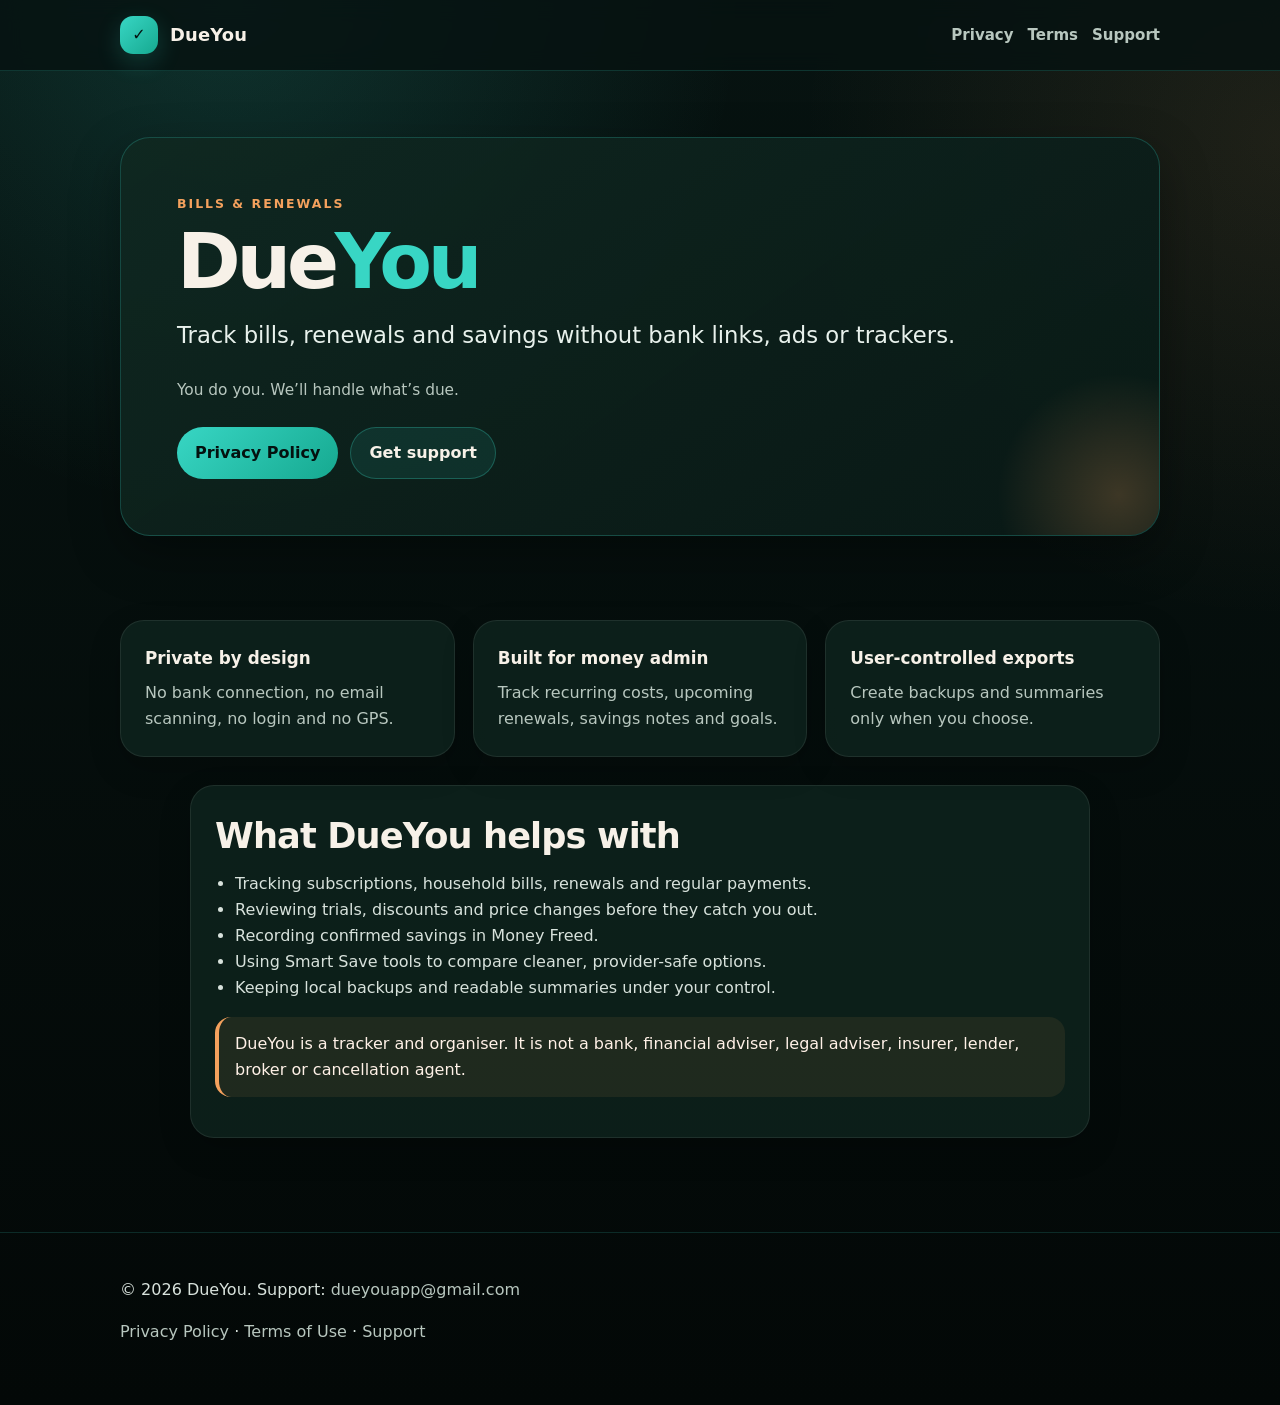
==== index.html @ 3cde3d93 "Add files via upload" ====
<!doctype html>
<html lang="en-GB">
<head>
  <meta charset="utf-8">
  <meta name="viewport" content="width=device-width, initial-scale=1">
  <title>DueYou: Bills & Renewals</title>
  <meta name="description" content="DueYou helps you track bills, renewals and savings without bank links, ads or trackers.">
  <link rel="stylesheet" href="styles.css">
</head>
<body>
<a class="skip-link" href="#main">Skip to content</a>
<header class="site-header">
  <div class="wrapper header-inner">
    <a class="brand" href="index.html" aria-label="DueYou home"><span class="brand-mark">✓</span><span class="brand-name">DueYou</span></a>
    <nav aria-label="Main navigation">
      <a href="privacy.html">Privacy</a>
      <a href="terms.html">Terms</a>
      <a href="support.html">Support</a>
    </nav>
  </div>
</header>
<section class="hero">
  <div class="wrapper hero-card">
    <p class="eyebrow">Bills & Renewals</p>
    <h1>Due<span>You</span></h1>
    <p class="lede">Track bills, renewals and savings without bank links, ads or trackers.</p>
    <p class="meta">You do you. We’ll handle what’s due.</p>
    <div class="cta-row">
      <a class="button primary" href="privacy.html">Privacy Policy</a>
      <a class="button" href="support.html">Get support</a>
    </div>
  </div>
</section>
<main id="main" class="wrapper">
  <div class="grid" aria-label="DueYou highlights">
    <section class="card"><h3>Private by design</h3><p>No bank connection, no email scanning, no login and no GPS.</p></section>
    <section class="card"><h3>Built for money admin</h3><p>Track recurring costs, upcoming renewals, savings notes and goals.</p></section>
    <section class="card"><h3>User-controlled exports</h3><p>Create backups and summaries only when you choose.</p></section>
  </div>
  <section class="content-card">
    <h2>What DueYou helps with</h2>
    <ul>
      <li>Tracking subscriptions, household bills, renewals and regular payments.</li>
      <li>Reviewing trials, discounts and price changes before they catch you out.</li>
      <li>Recording confirmed savings in Money Freed.</li>
      <li>Using Smart Save tools to compare cleaner, provider-safe options.</li>
      <li>Keeping local backups and readable summaries under your control.</li>
    </ul>
    <p class="notice">DueYou is a tracker and organiser. It is not a bank, financial adviser, legal adviser, insurer, lender, broker or cancellation agent.</p>
  </section>
</main>
<footer class="footer">
  <div class="wrapper">
    <p>© 2026 DueYou. Support: <a href="mailto:dueyouapp@gmail.com">dueyouapp@gmail.com</a></p>
    <p><a href="privacy.html">Privacy Policy</a> · <a href="terms.html">Terms of Use</a> · <a href="support.html">Support</a></p>
  </div>
</footer>
</body>
</html>
---- styles.css ----
:root{
  --ink:#071311;
  --ink-2:#0d211d;
  --card:#102821;
  --card-2:#132f28;
  --line:#24483f;
  --cream:#fff4df;
  --text:#f7f1e8;
  --muted:#b8c7bf;
  --teal:#38d6c4;
  --teal-2:#16a990;
  --copper:#f4a15d;
  --danger:#ffb6a1;
  --shadow: 0 18px 48px rgba(0,0,0,.35);
}
*{box-sizing:border-box}
html{scroll-behavior:smooth}
body{
  margin:0;
  font-family:Inter, ui-sans-serif, system-ui, -apple-system, BlinkMacSystemFont, "Segoe UI", Roboto, Arial, sans-serif;
  background:
    radial-gradient(circle at 18% 0%, rgba(56,214,196,.16), transparent 32rem),
    radial-gradient(circle at 100% 10%, rgba(244,161,93,.10), transparent 30rem),
    linear-gradient(180deg, var(--ink), #030807 100%);
  color:var(--text);
  line-height:1.62;
  min-height:100vh;
}
a{color:var(--teal); text-decoration:none}
a:hover{text-decoration:underline}
.wrapper{width:min(1040px, calc(100% - 32px)); margin:0 auto}
.skip-link{position:absolute; left:-999px; top:8px; background:var(--cream); color:#071311; padding:8px 12px; border-radius:10px; z-index:100}
.skip-link:focus{left:12px}
.site-header{
  border-bottom:1px solid rgba(56,214,196,.18);
  background:rgba(7,19,17,.84);
  backdrop-filter: blur(10px);
  position:sticky;
  top:0;
  z-index:10;
}
.header-inner{display:flex; align-items:center; justify-content:space-between; gap:16px; padding:16px 0}
.brand{display:flex; align-items:center; gap:12px; color:var(--text); text-decoration:none}
.brand-mark{width:38px; height:38px; border-radius:13px; background:linear-gradient(135deg, var(--teal), var(--teal-2)); display:grid; place-items:center; color:#061311; font-weight:900; box-shadow:0 8px 24px rgba(56,214,196,.2)}
.brand-name{font-size:1.12rem; font-weight:800; letter-spacing:.01em}
nav{display:flex; gap:14px; flex-wrap:wrap; justify-content:flex-end}
nav a{color:var(--muted); font-weight:650; font-size:.94rem}
.hero{padding:66px 0 38px}
.hero-card{
  background:linear-gradient(145deg, rgba(16,40,33,.92), rgba(9,25,22,.96));
  border:1px solid rgba(56,214,196,.24);
  border-radius:30px;
  box-shadow:var(--shadow);
  padding:clamp(24px, 5vw, 56px);
  overflow:hidden;
  position:relative;
}
.hero-card:before{content:""; position:absolute; inset:auto -90px -90px auto; width:260px; height:260px; border-radius:50%; background:radial-gradient(circle, rgba(244,161,93,.22), transparent 66%)}
.eyebrow{color:var(--copper); text-transform:uppercase; letter-spacing:.16em; font-size:.78rem; font-weight:900; margin:0 0 10px}
h1{font-size:clamp(2.25rem, 7vw, 4.8rem); line-height:.98; margin:0 0 18px; letter-spacing:-.055em}
h1 span{color:var(--teal)}
.lede{font-size:clamp(1.08rem, 2.8vw, 1.42rem); max-width:780px; color:#e8f1ec; margin:0 0 24px}
.cta-row{display:flex; flex-wrap:wrap; gap:12px; margin-top:24px}
.button{display:inline-flex; align-items:center; justify-content:center; border-radius:999px; padding:12px 18px; font-weight:800; border:1px solid rgba(56,214,196,.28); background:rgba(56,214,196,.10); color:var(--text)}
.button.primary{background:linear-gradient(135deg, var(--teal), var(--teal-2)); color:#04110f; border:0}
main{padding:18px 0 70px}
.grid{display:grid; grid-template-columns:repeat(3,1fr); gap:18px; margin:28px 0}
.card, .content-card{
  background:rgba(16,40,33,.72);
  border:1px solid rgba(255,255,255,.08);
  border-radius:24px;
  padding:24px;
  box-shadow:0 12px 32px rgba(0,0,0,.20)
}
.card h3{margin:0 0 8px; font-size:1.05rem}
.card p{margin:0; color:var(--muted)}
.content-card{max-width:900px; margin:24px auto}
h2{font-size:clamp(1.5rem, 3vw, 2.2rem); line-height:1.12; margin:6px 0 16px; letter-spacing:-.025em}
h3{font-size:1.16rem; margin:26px 0 10px}
p, li{color:#d8e2dc}
ul{padding-left:1.25rem}
.notice{border-left:4px solid var(--copper); background:rgba(244,161,93,.08); padding:14px 16px; border-radius:16px; color:#fff1e7}
.good{border-left:4px solid var(--teal); background:rgba(56,214,196,.08); padding:14px 16px; border-radius:16px}
.meta{color:var(--muted); font-size:.96rem}
.table-wrap{overflow-x:auto; border-radius:18px; border:1px solid rgba(255,255,255,.08); margin:18px 0}
table{width:100%; border-collapse:collapse; min-width:620px; background:rgba(0,0,0,.16)}
th,td{padding:13px 14px; border-bottom:1px solid rgba(255,255,255,.08); text-align:left; vertical-align:top}
th{color:var(--cream); background:rgba(56,214,196,.08)}
.footer{border-top:1px solid rgba(56,214,196,.16); padding:28px 0 44px; color:var(--muted)}
.footer a{color:var(--muted)}
.small{font-size:.92rem;color:var(--muted)}
@media(max-width:760px){
  .header-inner{align-items:flex-start; flex-direction:column}
  nav{justify-content:flex-start}
  .grid{grid-template-columns:1fr}
  .hero{padding-top:34px}
  .hero-card{border-radius:22px}
}
@media(prefers-reduced-motion:reduce){html{scroll-behavior:auto}}
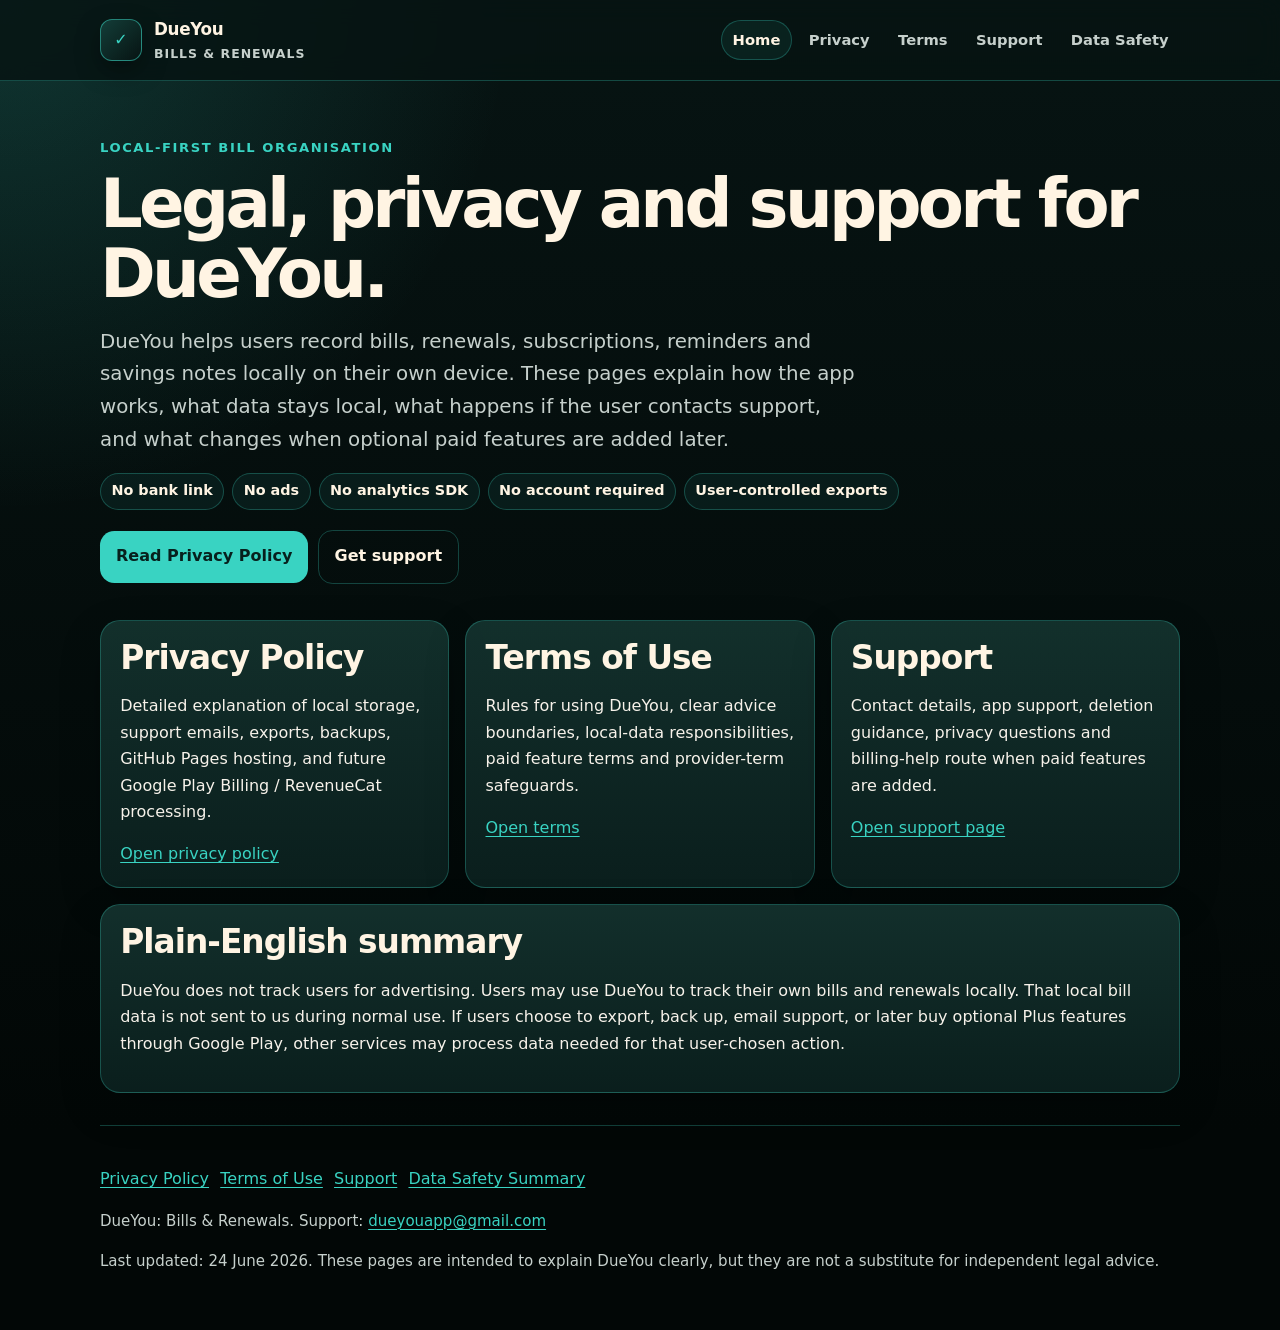
==== commit 6c117db0: "Add files via upload" ====
--- a/index.html
+++ b/index.html
@@ -3,57 +3,70 @@
 <head>
   <meta charset="utf-8">
   <meta name="viewport" content="width=device-width, initial-scale=1">
-  <title>DueYou: Bills & Renewals</title>
-  <meta name="description" content="DueYou helps you track bills, renewals and savings without bank links, ads or trackers.">
+  <meta name="color-scheme" content="dark">
+  <title>Home | DueYou</title>
+  <meta name="description" content="DueYou legal, privacy and support information for DueYou: Bills & Renewals.">
   <link rel="stylesheet" href="styles.css">
 </head>
 <body>
-<a class="skip-link" href="#main">Skip to content</a>
-<header class="site-header">
-  <div class="wrapper header-inner">
-    <a class="brand" href="index.html" aria-label="DueYou home"><span class="brand-mark">✓</span><span class="brand-name">DueYou</span></a>
-    <nav aria-label="Main navigation">
-      <a href="privacy.html">Privacy</a>
-      <a href="terms.html">Terms</a>
+  <a class="skip-link" href="#main">Skip to content</a>
+  <header class="site-header">
+    <div class="header-inner">
+      <a class="brand" href="index.html" aria-label="DueYou home">
+        <span class="mark" aria-hidden="true">✓</span>
+        <span><span class="brand-title">DueYou</span><span class="brand-subtitle">Bills & Renewals</span></span>
+      </a>
+      <nav class="nav" aria-label="Main navigation"><a href="index.html" aria-current="page">Home</a><a href="privacy.html" >Privacy</a><a href="terms.html" >Terms</a><a href="support.html" >Support</a><a href="data-safety.html" >Data Safety</a></nav>
+    </div>
+  </header>
+  <main id="main">
+
+<section class="hero">
+  <p class="kicker">Local-first bill organisation</p>
+  <h1>Legal, privacy and support for DueYou.</h1>
+  <p class="lead">DueYou helps users record bills, renewals, subscriptions, reminders and savings notes locally on their own device. These pages explain how the app works, what data stays local, what happens if the user contacts support, and what changes when optional paid features are added later.</p>
+  <div class="badge-row">
+    <span class="badge">No bank link</span>
+    <span class="badge">No ads</span>
+    <span class="badge">No analytics SDK</span>
+    <span class="badge">No account required</span>
+    <span class="badge">User-controlled exports</span>
+  </div>
+  <a class="button" href="privacy.html">Read Privacy Policy</a>
+  <a class="button secondary" href="support.html">Get support</a>
+</section>
+<section class="grid" aria-label="Page links">
+  <article class="card">
+    <h2>Privacy Policy</h2>
+    <p>Detailed explanation of local storage, support emails, exports, backups, GitHub Pages hosting, and future Google Play Billing / RevenueCat processing.</p>
+    <a href="privacy.html">Open privacy policy</a>
+  </article>
+  <article class="card">
+    <h2>Terms of Use</h2>
+    <p>Rules for using DueYou, clear advice boundaries, local-data responsibilities, paid feature terms and provider-term safeguards.</p>
+    <a href="terms.html">Open terms</a>
+  </article>
+  <article class="card">
+    <h2>Support</h2>
+    <p>Contact details, app support, deletion guidance, privacy questions and billing-help route when paid features are added.</p>
+    <a href="support.html">Open support page</a>
+  </article>
+  <article class="card full">
+    <h2>Plain-English summary</h2>
+    <p>DueYou does not track users for advertising. Users may use DueYou to track their own bills and renewals locally. That local bill data is not sent to us during normal use. If users choose to export, back up, email support, or later buy optional Plus features through Google Play, other services may process data needed for that user-chosen action.</p>
+  </article>
+</section>
+
+  </main>
+  <footer class="site-footer">
+    <div class="footer-links">
+      <a href="privacy.html">Privacy Policy</a>
+      <a href="terms.html">Terms of Use</a>
       <a href="support.html">Support</a>
-    </nav>
-  </div>
-</header>
-<section class="hero">
-  <div class="wrapper hero-card">
-    <p class="eyebrow">Bills & Renewals</p>
-    <h1>Due<span>You</span></h1>
-    <p class="lede">Track bills, renewals and savings without bank links, ads or trackers.</p>
-    <p class="meta">You do you. We’ll handle what’s due.</p>
-    <div class="cta-row">
-      <a class="button primary" href="privacy.html">Privacy Policy</a>
-      <a class="button" href="support.html">Get support</a>
+      <a href="data-safety.html">Data Safety Summary</a>
     </div>
-  </div>
-</section>
-<main id="main" class="wrapper">
-  <div class="grid" aria-label="DueYou highlights">
-    <section class="card"><h3>Private by design</h3><p>No bank connection, no email scanning, no login and no GPS.</p></section>
-    <section class="card"><h3>Built for money admin</h3><p>Track recurring costs, upcoming renewals, savings notes and goals.</p></section>
-    <section class="card"><h3>User-controlled exports</h3><p>Create backups and summaries only when you choose.</p></section>
-  </div>
-  <section class="content-card">
-    <h2>What DueYou helps with</h2>
-    <ul>
-      <li>Tracking subscriptions, household bills, renewals and regular payments.</li>
-      <li>Reviewing trials, discounts and price changes before they catch you out.</li>
-      <li>Recording confirmed savings in Money Freed.</li>
-      <li>Using Smart Save tools to compare cleaner, provider-safe options.</li>
-      <li>Keeping local backups and readable summaries under your control.</li>
-    </ul>
-    <p class="notice">DueYou is a tracker and organiser. It is not a bank, financial adviser, legal adviser, insurer, lender, broker or cancellation agent.</p>
-  </section>
-</main>
-<footer class="footer">
-  <div class="wrapper">
-    <p>© 2026 DueYou. Support: <a href="mailto:dueyouapp@gmail.com">dueyouapp@gmail.com</a></p>
-    <p><a href="privacy.html">Privacy Policy</a> · <a href="terms.html">Terms of Use</a> · <a href="support.html">Support</a></p>
-  </div>
-</footer>
+    <p class="small">DueYou: Bills & Renewals. Support: <a href="mailto:dueyouapp@gmail.com">dueyouapp@gmail.com</a></p>
+    <p class="small">Last updated: 24 June 2026. These pages are intended to explain DueYou clearly, but they are not a substitute for independent legal advice.</p>
+  </footer>
 </body>
-</html>
+</html>
--- a/styles.css
+++ b/styles.css
@@ -1,99 +1,100 @@
-:root{
-  --ink:#071311;
-  --ink-2:#0d211d;
-  --card:#102821;
-  --card-2:#132f28;
-  --line:#24483f;
-  --cream:#fff4df;
-  --text:#f7f1e8;
-  --muted:#b8c7bf;
-  --teal:#38d6c4;
-  --teal-2:#16a990;
-  --copper:#f4a15d;
-  --danger:#ffb6a1;
-  --shadow: 0 18px 48px rgba(0,0,0,.35);
+:root {
+  --ink: #071413;
+  --ink-2: #0b211f;
+  --card: #102a27;
+  --card-2: #14332f;
+  --teal: #39d3c2;
+  --teal-2: #1aa696;
+  --copper: #f0a15f;
+  --cream: #fff4e3;
+  --text: #f7f2ea;
+  --muted: #c6d0cc;
+  --line: rgba(57, 211, 194, 0.28);
+  --warn: #ffd28a;
+  --danger: #ffb0a8;
+  --shadow: rgba(0,0,0,.35);
+  color-scheme: dark;
 }
-*{box-sizing:border-box}
-html{scroll-behavior:smooth}
-body{
-  margin:0;
-  font-family:Inter, ui-sans-serif, system-ui, -apple-system, BlinkMacSystemFont, "Segoe UI", Roboto, Arial, sans-serif;
-  background:
-    radial-gradient(circle at 18% 0%, rgba(56,214,196,.16), transparent 32rem),
-    radial-gradient(circle at 100% 10%, rgba(244,161,93,.10), transparent 30rem),
-    linear-gradient(180deg, var(--ink), #030807 100%);
-  color:var(--text);
-  line-height:1.62;
-  min-height:100vh;
+
+* { box-sizing: border-box; }
+html { scroll-behavior: smooth; }
+body {
+  margin: 0;
+  font-family: system-ui, -apple-system, BlinkMacSystemFont, "Segoe UI", Roboto, Arial, sans-serif;
+  background: radial-gradient(circle at top left, rgba(57,211,194,.18), transparent 32rem), linear-gradient(180deg, var(--ink), #020706 85%);
+  color: var(--text);
+  line-height: 1.65;
+  font-size: 16px;
 }
-a{color:var(--teal); text-decoration:none}
-a:hover{text-decoration:underline}
-.wrapper{width:min(1040px, calc(100% - 32px)); margin:0 auto}
-.skip-link{position:absolute; left:-999px; top:8px; background:var(--cream); color:#071311; padding:8px 12px; border-radius:10px; z-index:100}
-.skip-link:focus{left:12px}
-.site-header{
-  border-bottom:1px solid rgba(56,214,196,.18);
-  background:rgba(7,19,17,.84);
-  backdrop-filter: blur(10px);
-  position:sticky;
-  top:0;
-  z-index:10;
+a { color: var(--teal); text-decoration-thickness: .08em; text-underline-offset: .18em; }
+a:hover { color: var(--cream); }
+.skip-link { position:absolute; left:-9999px; top:auto; width:1px; height:1px; overflow:hidden; }
+.skip-link:focus { position:fixed; left:1rem; top:1rem; width:auto; height:auto; z-index:999; background:var(--cream); color:#071413; padding:.75rem 1rem; border-radius:.75rem; }
+.site-header {
+  border-bottom: 1px solid var(--line);
+  background: rgba(7,20,19,.84);
+  backdrop-filter: blur(12px);
 }
-.header-inner{display:flex; align-items:center; justify-content:space-between; gap:16px; padding:16px 0}
-.brand{display:flex; align-items:center; gap:12px; color:var(--text); text-decoration:none}
-.brand-mark{width:38px; height:38px; border-radius:13px; background:linear-gradient(135deg, var(--teal), var(--teal-2)); display:grid; place-items:center; color:#061311; font-weight:900; box-shadow:0 8px 24px rgba(56,214,196,.2)}
-.brand-name{font-size:1.12rem; font-weight:800; letter-spacing:.01em}
-nav{display:flex; gap:14px; flex-wrap:wrap; justify-content:flex-end}
-nav a{color:var(--muted); font-weight:650; font-size:.94rem}
-.hero{padding:66px 0 38px}
-.hero-card{
-  background:linear-gradient(145deg, rgba(16,40,33,.92), rgba(9,25,22,.96));
-  border:1px solid rgba(56,214,196,.24);
-  border-radius:30px;
-  box-shadow:var(--shadow);
-  padding:clamp(24px, 5vw, 56px);
-  overflow:hidden;
-  position:relative;
+.header-inner, main, .site-footer { width: min(1080px, calc(100% - 2rem)); margin: 0 auto; }
+.header-inner { display:flex; justify-content:space-between; gap:1rem; align-items:center; padding: 1rem 0; }
+.brand { display:flex; align-items:center; gap:.75rem; color: var(--cream); text-decoration:none; }
+.mark { width:42px; height:42px; border-radius:12px; background: linear-gradient(135deg, #133d38, #071413); border:1px solid rgba(57,211,194,.55); display:grid; place-items:center; box-shadow: 0 10px 25px var(--shadow); font-weight:800; color:var(--teal); }
+.brand-title { font-weight: 800; letter-spacing: -.02em; font-size: 1.05rem; }
+.brand-subtitle { display:block; color: var(--muted); font-size:.78rem; font-weight:600; letter-spacing:.08em; text-transform:uppercase; }
+.nav { display:flex; gap:.35rem; flex-wrap:wrap; justify-content:flex-end; }
+.nav a { padding:.45rem .65rem; border:1px solid transparent; border-radius:999px; text-decoration:none; font-weight:700; font-size:.92rem; color:var(--muted); }
+.nav a:hover, .nav a[aria-current="page"] { border-color: var(--line); color: var(--cream); background: rgba(57,211,194,.08); }
+.hero { padding: 3.5rem 0 2rem; }
+.kicker { color: var(--teal); font-weight:800; letter-spacing:.12em; text-transform:uppercase; font-size:.82rem; margin:0 0 .6rem; }
+h1 { font-size: clamp(2.1rem, 6vw, 4.2rem); line-height:1.05; letter-spacing:-.055em; margin:.2rem 0 1rem; color:var(--cream); }
+h2 { font-size: clamp(1.5rem, 3.5vw, 2.05rem); line-height:1.15; margin: 2.2rem 0 1rem; color:var(--cream); letter-spacing:-.03em; }
+h3 { font-size: 1.15rem; margin:1.5rem 0 .5rem; color:var(--cream); }
+p { margin: 0 0 1rem; }
+.lead { color: var(--muted); max-width: 760px; font-size: clamp(1.05rem, 2.3vw, 1.24rem); }
+.grid { display:grid; grid-template-columns: repeat(12, 1fr); gap:1rem; }
+.card { grid-column: span 4; background: linear-gradient(180deg, rgba(20,51,47,.92), rgba(11,33,31,.92)); border:1px solid var(--line); border-radius:1.25rem; padding:1.2rem; box-shadow: 0 16px 40px rgba(0,0,0,.22); }
+.card.wide { grid-column: span 6; }
+.card.full { grid-column: 1/-1; }
+.card h2, .card h3 { margin-top:0; }
+.badge-row { display:flex; flex-wrap:wrap; gap:.5rem; margin: 1rem 0; }
+.badge { border:1px solid var(--line); border-radius:999px; padding:.35rem .65rem; color:var(--cream); background: rgba(57,211,194,.07); font-weight:700; font-size:.9rem; }
+.notice { border-left: 4px solid var(--copper); background: rgba(240,161,95,.1); padding:1rem; border-radius:.85rem; margin: 1rem 0; }
+.success { border-left-color: var(--teal); background: rgba(57,211,194,.08); }
+.warning { border-left-color: var(--warn); background: rgba(255,210,138,.08); }
+ul, ol { padding-left: 1.3rem; }
+li { margin:.35rem 0; }
+.table-wrap { overflow-x:auto; border:1px solid var(--line); border-radius:1rem; margin:1rem 0; }
+table { width:100%; border-collapse:collapse; min-width: 640px; }
+th, td { text-align:left; padding:.85rem; border-bottom:1px solid rgba(57,211,194,.14); vertical-align:top; }
+th { color:var(--cream); background: rgba(57,211,194,.08); }
+td { color:var(--muted); }
+.callout-list { display:grid; gap:.75rem; margin:1rem 0; }
+.callout { padding:1rem; border:1px solid var(--line); border-radius:1rem; background:rgba(255,255,255,.035); }
+.small { color: var(--muted); font-size:.94rem; }
+hr { border:0; border-top:1px solid var(--line); margin:2rem 0; }
+.site-footer { padding: 2.5rem 0; color: var(--muted); border-top:1px solid var(--line); margin-top:2rem; }
+.footer-links { display:flex; gap:.7rem; flex-wrap:wrap; margin-bottom:1rem; }
+code { background: rgba(255,255,255,.08); padding:.1rem .3rem; border-radius:.35rem; color:var(--cream); }
+.button { display:inline-block; background: var(--teal); color:#07201d; text-decoration:none; font-weight:900; padding:.8rem 1rem; border-radius:.9rem; margin:.25rem .25rem .25rem 0; }
+.button.secondary { background: transparent; color: var(--cream); border:1px solid var(--line); }
+@media (max-width: 820px) {
+  .header-inner { align-items:flex-start; flex-direction:column; }
+  .nav { justify-content:flex-start; }
+  .card, .card.wide { grid-column: 1/-1; }
+  .hero { padding-top: 2.3rem; }
 }
-.hero-card:before{content:""; position:absolute; inset:auto -90px -90px auto; width:260px; height:260px; border-radius:50%; background:radial-gradient(circle, rgba(244,161,93,.22), transparent 66%)}
-.eyebrow{color:var(--copper); text-transform:uppercase; letter-spacing:.16em; font-size:.78rem; font-weight:900; margin:0 0 10px}
-h1{font-size:clamp(2.25rem, 7vw, 4.8rem); line-height:.98; margin:0 0 18px; letter-spacing:-.055em}
-h1 span{color:var(--teal)}
-.lede{font-size:clamp(1.08rem, 2.8vw, 1.42rem); max-width:780px; color:#e8f1ec; margin:0 0 24px}
-.cta-row{display:flex; flex-wrap:wrap; gap:12px; margin-top:24px}
-.button{display:inline-flex; align-items:center; justify-content:center; border-radius:999px; padding:12px 18px; font-weight:800; border:1px solid rgba(56,214,196,.28); background:rgba(56,214,196,.10); color:var(--text)}
-.button.primary{background:linear-gradient(135deg, var(--teal), var(--teal-2)); color:#04110f; border:0}
-main{padding:18px 0 70px}
-.grid{display:grid; grid-template-columns:repeat(3,1fr); gap:18px; margin:28px 0}
-.card, .content-card{
-  background:rgba(16,40,33,.72);
-  border:1px solid rgba(255,255,255,.08);
-  border-radius:24px;
-  padding:24px;
-  box-shadow:0 12px 32px rgba(0,0,0,.20)
+@media (max-width: 480px) {
+  body { font-size: 15.5px; }
+  .header-inner, main, .site-footer { width: min(100% - 1rem, 1080px); }
+  .card { padding: 1rem; border-radius:1rem; }
+  .nav a { padding:.4rem .55rem; font-size:.86rem; }
+  .brand-title { font-size:1rem; }
+  .mark { width:38px; height:38px; }
 }
-.card h3{margin:0 0 8px; font-size:1.05rem}
-.card p{margin:0; color:var(--muted)}
-.content-card{max-width:900px; margin:24px auto}
-h2{font-size:clamp(1.5rem, 3vw, 2.2rem); line-height:1.12; margin:6px 0 16px; letter-spacing:-.025em}
-h3{font-size:1.16rem; margin:26px 0 10px}
-p, li{color:#d8e2dc}
-ul{padding-left:1.25rem}
-.notice{border-left:4px solid var(--copper); background:rgba(244,161,93,.08); padding:14px 16px; border-radius:16px; color:#fff1e7}
-.good{border-left:4px solid var(--teal); background:rgba(56,214,196,.08); padding:14px 16px; border-radius:16px}
-.meta{color:var(--muted); font-size:.96rem}
-.table-wrap{overflow-x:auto; border-radius:18px; border:1px solid rgba(255,255,255,.08); margin:18px 0}
-table{width:100%; border-collapse:collapse; min-width:620px; background:rgba(0,0,0,.16)}
-th,td{padding:13px 14px; border-bottom:1px solid rgba(255,255,255,.08); text-align:left; vertical-align:top}
-th{color:var(--cream); background:rgba(56,214,196,.08)}
-.footer{border-top:1px solid rgba(56,214,196,.16); padding:28px 0 44px; color:var(--muted)}
-.footer a{color:var(--muted)}
-.small{font-size:.92rem;color:var(--muted)}
-@media(max-width:760px){
-  .header-inner{align-items:flex-start; flex-direction:column}
-  nav{justify-content:flex-start}
-  .grid{grid-template-columns:1fr}
-  .hero{padding-top:34px}
-  .hero-card{border-radius:22px}
-}
-@media(prefers-reduced-motion:reduce){html{scroll-behavior:auto}}
+@media print {
+  body { background:white; color:black; }
+  .site-header, .site-footer, .skip-link { display:none; }
+  main { width:100%; }
+  .card, .notice, .callout { border:1px solid #bbb; box-shadow:none; background:white; color:black; }
+  a { color:black; }
+}
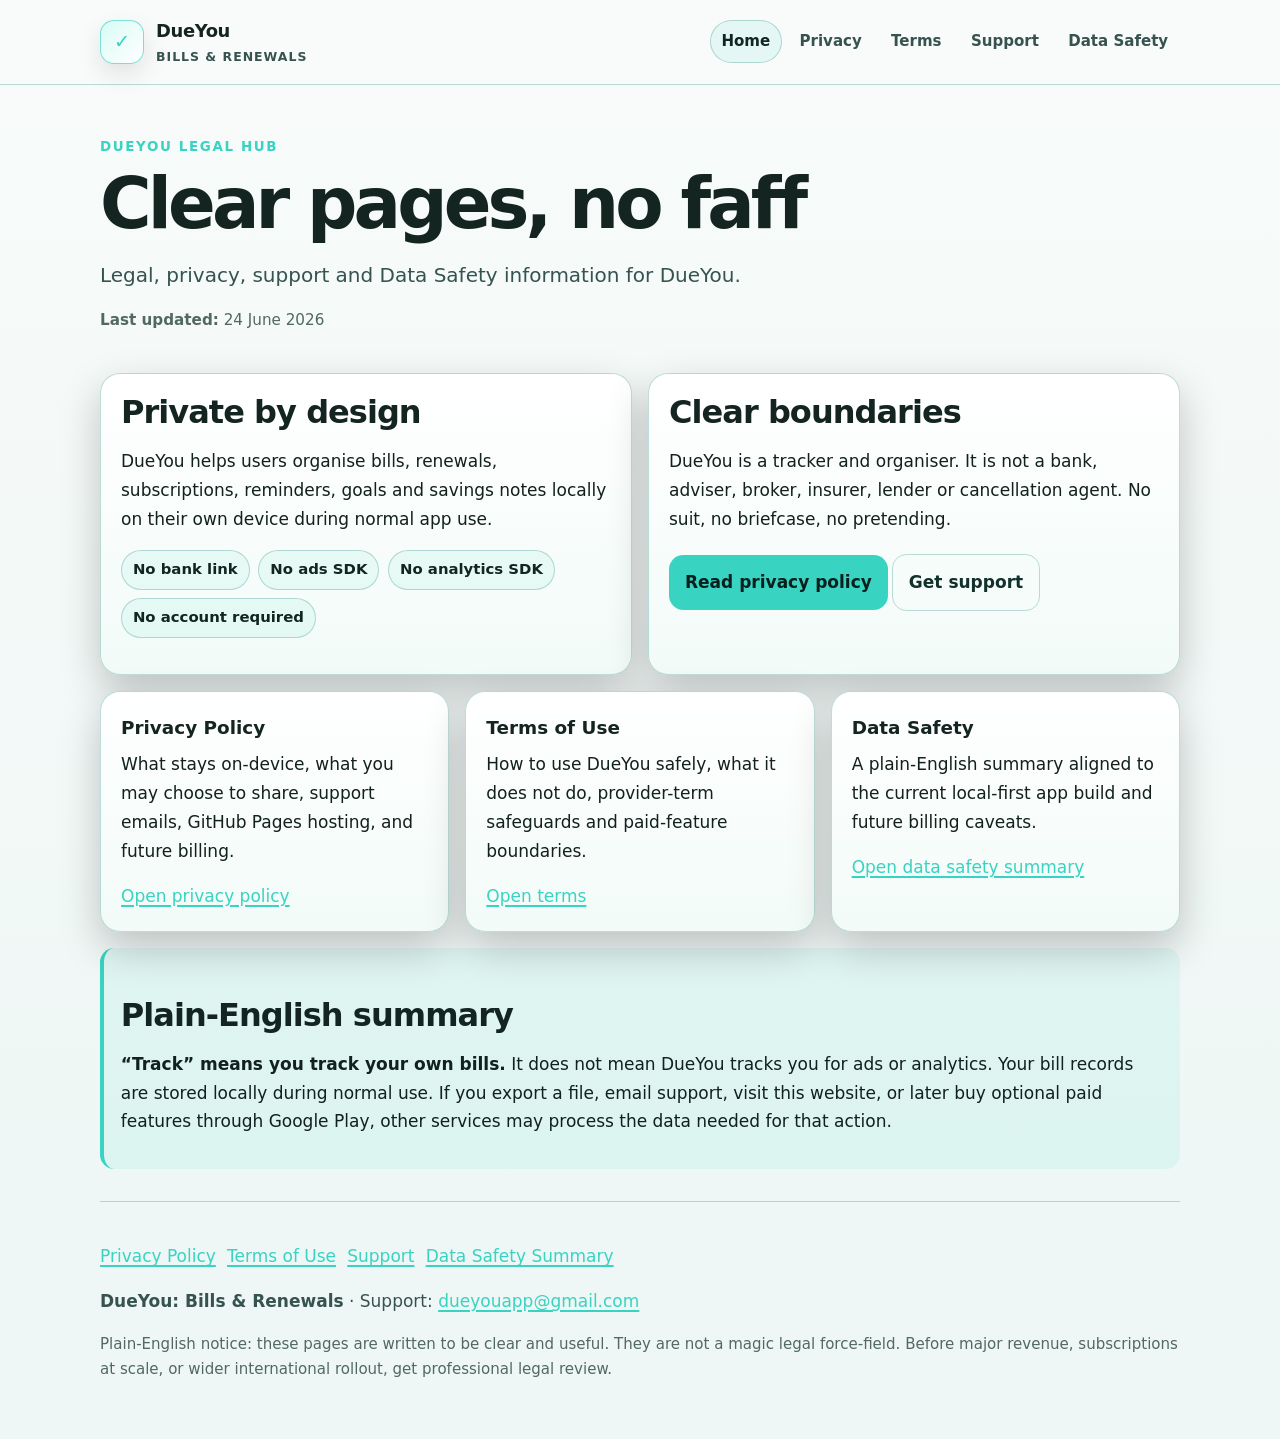
==== commit ac56bff3: "Add files via upload" ====
--- a/index.html
+++ b/index.html
@@ -3,70 +3,53 @@
 <head>
   <meta charset="utf-8">
   <meta name="viewport" content="width=device-width, initial-scale=1">
-  <meta name="color-scheme" content="dark">
+  <meta name="color-scheme" content="dark light">
   <title>Home | DueYou</title>
-  <meta name="description" content="DueYou legal, privacy and support information for DueYou: Bills & Renewals.">
+  <meta name="description" content="DueYou legal, privacy, data safety and support information.">
   <link rel="stylesheet" href="styles.css">
 </head>
 <body>
-  <a class="skip-link" href="#main">Skip to content</a>
-  <header class="site-header">
-    <div class="header-inner">
-      <a class="brand" href="index.html" aria-label="DueYou home">
-        <span class="mark" aria-hidden="true">✓</span>
-        <span><span class="brand-title">DueYou</span><span class="brand-subtitle">Bills & Renewals</span></span>
-      </a>
-      <nav class="nav" aria-label="Main navigation"><a href="index.html" aria-current="page">Home</a><a href="privacy.html" >Privacy</a><a href="terms.html" >Terms</a><a href="support.html" >Support</a><a href="data-safety.html" >Data Safety</a></nav>
-    </div>
-  </header>
-  <main id="main">
+<a class="skip-link" href="#main">Skip to content</a>
+<header class="site-header">
+  <div class="header-inner">
+    <a class="brand" href="index.html" aria-label="DueYou home">
+      <span class="mark" aria-hidden="true">✓</span>
+      <span><span class="brand-title">DueYou</span><span class="brand-subtitle">Bills & Renewals</span></span>
+    </a>
+    <nav class="nav" aria-label="Main navigation"><a href="index.html" aria-current="page">Home</a>
+<a href="privacy.html" >Privacy</a>
+<a href="terms.html" >Terms</a>
+<a href="support.html" >Support</a>
+<a href="data-safety.html" >Data Safety</a></nav>
+  </div>
+</header>
+<main id="main">
+  <section class="hero">
+    <p class="kicker">DueYou legal hub</p>
+    <h1>Clear pages, no faff</h1>
+    <p class="lead">Legal, privacy, support and Data Safety information for DueYou.</p>
+    <p class="updated"><strong>Last updated:</strong> 24 June 2026</p>
+  </section>
+  
+<section class="grid">
+  <article class="card wide"><h2>Private by design</h2><p>DueYou helps users organise bills, renewals, subscriptions, reminders, goals and savings notes locally on their own device during normal app use.</p><div class="badge-row"><span class="badge">No bank link</span><span class="badge">No ads SDK</span><span class="badge">No analytics SDK</span><span class="badge">No account required</span></div></article>
+  <article class="card wide"><h2>Clear boundaries</h2><p>DueYou is a tracker and organiser. It is not a bank, adviser, broker, insurer, lender or cancellation agent. No suit, no briefcase, no pretending.</p><a class="button" href="privacy.html">Read privacy policy</a><a class="button secondary" href="support.html">Get support</a></article>
+  <article class="card"><h3>Privacy Policy</h3><p>What stays on-device, what you may choose to share, support emails, GitHub Pages hosting, and future billing.</p><a href="privacy.html">Open privacy policy</a></article>
+  <article class="card"><h3>Terms of Use</h3><p>How to use DueYou safely, what it does not do, provider-term safeguards and paid-feature boundaries.</p><a href="terms.html">Open terms</a></article>
+  <article class="card"><h3>Data Safety</h3><p>A plain-English summary aligned to the current local-first app build and future billing caveats.</p><a href="data-safety.html">Open data safety summary</a></article>
+</section>
+<section class="notice success"><h2>Plain-English summary</h2><p><strong>“Track” means you track your own bills.</strong> It does not mean DueYou tracks you for ads or analytics. Your bill records are stored locally during normal use. If you export a file, email support, visit this website, or later buy optional paid features through Google Play, other services may process the data needed for that action.</p></section>
 
-<section class="hero">
-  <p class="kicker">Local-first bill organisation</p>
-  <h1>Legal, privacy and support for DueYou.</h1>
-  <p class="lead">DueYou helps users record bills, renewals, subscriptions, reminders and savings notes locally on their own device. These pages explain how the app works, what data stays local, what happens if the user contacts support, and what changes when optional paid features are added later.</p>
-  <div class="badge-row">
-    <span class="badge">No bank link</span>
-    <span class="badge">No ads</span>
-    <span class="badge">No analytics SDK</span>
-    <span class="badge">No account required</span>
-    <span class="badge">User-controlled exports</span>
+</main>
+<footer class="site-footer">
+  <div class="footer-links">
+    <a href="privacy.html">Privacy Policy</a>
+    <a href="terms.html">Terms of Use</a>
+    <a href="support.html">Support</a>
+    <a href="data-safety.html">Data Safety Summary</a>
   </div>
-  <a class="button" href="privacy.html">Read Privacy Policy</a>
-  <a class="button secondary" href="support.html">Get support</a>
-</section>
-<section class="grid" aria-label="Page links">
-  <article class="card">
-    <h2>Privacy Policy</h2>
-    <p>Detailed explanation of local storage, support emails, exports, backups, GitHub Pages hosting, and future Google Play Billing / RevenueCat processing.</p>
-    <a href="privacy.html">Open privacy policy</a>
-  </article>
-  <article class="card">
-    <h2>Terms of Use</h2>
-    <p>Rules for using DueYou, clear advice boundaries, local-data responsibilities, paid feature terms and provider-term safeguards.</p>
-    <a href="terms.html">Open terms</a>
-  </article>
-  <article class="card">
-    <h2>Support</h2>
-    <p>Contact details, app support, deletion guidance, privacy questions and billing-help route when paid features are added.</p>
-    <a href="support.html">Open support page</a>
-  </article>
-  <article class="card full">
-    <h2>Plain-English summary</h2>
-    <p>DueYou does not track users for advertising. Users may use DueYou to track their own bills and renewals locally. That local bill data is not sent to us during normal use. If users choose to export, back up, email support, or later buy optional Plus features through Google Play, other services may process data needed for that user-chosen action.</p>
-  </article>
-</section>
-
-  </main>
-  <footer class="site-footer">
-    <div class="footer-links">
-      <a href="privacy.html">Privacy Policy</a>
-      <a href="terms.html">Terms of Use</a>
-      <a href="support.html">Support</a>
-      <a href="data-safety.html">Data Safety Summary</a>
-    </div>
-    <p class="small">DueYou: Bills & Renewals. Support: <a href="mailto:dueyouapp@gmail.com">dueyouapp@gmail.com</a></p>
-    <p class="small">Last updated: 24 June 2026. These pages are intended to explain DueYou clearly, but they are not a substitute for independent legal advice.</p>
-  </footer>
+  <p><strong>DueYou: Bills & Renewals</strong> · Support: <a href="mailto:dueyouapp@gmail.com">dueyouapp@gmail.com</a></p>
+  <p class="small">Plain-English notice: these pages are written to be clear and useful. They are not a magic legal force-field. Before major revenue, subscriptions at scale, or wider international rollout, get professional legal review.</p>
+</footer>
 </body>
 </html>
--- a/styles.css
+++ b/styles.css
@@ -1,100 +1,21 @@
+
 :root {
-  --ink: #071413;
-  --ink-2: #0b211f;
-  --card: #102a27;
-  --card-2: #14332f;
-  --teal: #39d3c2;
-  --teal-2: #1aa696;
-  --copper: #f0a15f;
-  --cream: #fff4e3;
-  --text: #f7f2ea;
-  --muted: #c6d0cc;
-  --line: rgba(57, 211, 194, 0.28);
-  --warn: #ffd28a;
-  --danger: #ffb0a8;
-  --shadow: rgba(0,0,0,.35);
-  color-scheme: dark;
+  --ink:#071413; --ink-2:#0b211f; --surface:#102a27; --surface-2:#14332f;
+  --teal:#39d3c2; --teal-2:#1aa696; --copper:#f0a15f; --cream:#fff4e3;
+  --text:#fbf7ef; --muted:#d6dfdc; --soft:#b7c6c1; --line:rgba(57,211,194,.34);
+  --warn:#ffd28a; --danger:#ffb0a8; --shadow:rgba(0,0,0,.35); color-scheme:dark light;
 }
-
-* { box-sizing: border-box; }
-html { scroll-behavior: smooth; }
-body {
-  margin: 0;
-  font-family: system-ui, -apple-system, BlinkMacSystemFont, "Segoe UI", Roboto, Arial, sans-serif;
-  background: radial-gradient(circle at top left, rgba(57,211,194,.18), transparent 32rem), linear-gradient(180deg, var(--ink), #020706 85%);
-  color: var(--text);
-  line-height: 1.65;
-  font-size: 16px;
-}
-a { color: var(--teal); text-decoration-thickness: .08em; text-underline-offset: .18em; }
-a:hover { color: var(--cream); }
-.skip-link { position:absolute; left:-9999px; top:auto; width:1px; height:1px; overflow:hidden; }
-.skip-link:focus { position:fixed; left:1rem; top:1rem; width:auto; height:auto; z-index:999; background:var(--cream); color:#071413; padding:.75rem 1rem; border-radius:.75rem; }
-.site-header {
-  border-bottom: 1px solid var(--line);
-  background: rgba(7,20,19,.84);
-  backdrop-filter: blur(12px);
-}
-.header-inner, main, .site-footer { width: min(1080px, calc(100% - 2rem)); margin: 0 auto; }
-.header-inner { display:flex; justify-content:space-between; gap:1rem; align-items:center; padding: 1rem 0; }
-.brand { display:flex; align-items:center; gap:.75rem; color: var(--cream); text-decoration:none; }
-.mark { width:42px; height:42px; border-radius:12px; background: linear-gradient(135deg, #133d38, #071413); border:1px solid rgba(57,211,194,.55); display:grid; place-items:center; box-shadow: 0 10px 25px var(--shadow); font-weight:800; color:var(--teal); }
-.brand-title { font-weight: 800; letter-spacing: -.02em; font-size: 1.05rem; }
-.brand-subtitle { display:block; color: var(--muted); font-size:.78rem; font-weight:600; letter-spacing:.08em; text-transform:uppercase; }
-.nav { display:flex; gap:.35rem; flex-wrap:wrap; justify-content:flex-end; }
-.nav a { padding:.45rem .65rem; border:1px solid transparent; border-radius:999px; text-decoration:none; font-weight:700; font-size:.92rem; color:var(--muted); }
-.nav a:hover, .nav a[aria-current="page"] { border-color: var(--line); color: var(--cream); background: rgba(57,211,194,.08); }
-.hero { padding: 3.5rem 0 2rem; }
-.kicker { color: var(--teal); font-weight:800; letter-spacing:.12em; text-transform:uppercase; font-size:.82rem; margin:0 0 .6rem; }
-h1 { font-size: clamp(2.1rem, 6vw, 4.2rem); line-height:1.05; letter-spacing:-.055em; margin:.2rem 0 1rem; color:var(--cream); }
-h2 { font-size: clamp(1.5rem, 3.5vw, 2.05rem); line-height:1.15; margin: 2.2rem 0 1rem; color:var(--cream); letter-spacing:-.03em; }
-h3 { font-size: 1.15rem; margin:1.5rem 0 .5rem; color:var(--cream); }
-p { margin: 0 0 1rem; }
-.lead { color: var(--muted); max-width: 760px; font-size: clamp(1.05rem, 2.3vw, 1.24rem); }
-.grid { display:grid; grid-template-columns: repeat(12, 1fr); gap:1rem; }
-.card { grid-column: span 4; background: linear-gradient(180deg, rgba(20,51,47,.92), rgba(11,33,31,.92)); border:1px solid var(--line); border-radius:1.25rem; padding:1.2rem; box-shadow: 0 16px 40px rgba(0,0,0,.22); }
-.card.wide { grid-column: span 6; }
-.card.full { grid-column: 1/-1; }
-.card h2, .card h3 { margin-top:0; }
-.badge-row { display:flex; flex-wrap:wrap; gap:.5rem; margin: 1rem 0; }
-.badge { border:1px solid var(--line); border-radius:999px; padding:.35rem .65rem; color:var(--cream); background: rgba(57,211,194,.07); font-weight:700; font-size:.9rem; }
-.notice { border-left: 4px solid var(--copper); background: rgba(240,161,95,.1); padding:1rem; border-radius:.85rem; margin: 1rem 0; }
-.success { border-left-color: var(--teal); background: rgba(57,211,194,.08); }
-.warning { border-left-color: var(--warn); background: rgba(255,210,138,.08); }
-ul, ol { padding-left: 1.3rem; }
-li { margin:.35rem 0; }
-.table-wrap { overflow-x:auto; border:1px solid var(--line); border-radius:1rem; margin:1rem 0; }
-table { width:100%; border-collapse:collapse; min-width: 640px; }
-th, td { text-align:left; padding:.85rem; border-bottom:1px solid rgba(57,211,194,.14); vertical-align:top; }
-th { color:var(--cream); background: rgba(57,211,194,.08); }
-td { color:var(--muted); }
-.callout-list { display:grid; gap:.75rem; margin:1rem 0; }
-.callout { padding:1rem; border:1px solid var(--line); border-radius:1rem; background:rgba(255,255,255,.035); }
-.small { color: var(--muted); font-size:.94rem; }
-hr { border:0; border-top:1px solid var(--line); margin:2rem 0; }
-.site-footer { padding: 2.5rem 0; color: var(--muted); border-top:1px solid var(--line); margin-top:2rem; }
-.footer-links { display:flex; gap:.7rem; flex-wrap:wrap; margin-bottom:1rem; }
-code { background: rgba(255,255,255,.08); padding:.1rem .3rem; border-radius:.35rem; color:var(--cream); }
-.button { display:inline-block; background: var(--teal); color:#07201d; text-decoration:none; font-weight:900; padding:.8rem 1rem; border-radius:.9rem; margin:.25rem .25rem .25rem 0; }
-.button.secondary { background: transparent; color: var(--cream); border:1px solid var(--line); }
-@media (max-width: 820px) {
-  .header-inner { align-items:flex-start; flex-direction:column; }
-  .nav { justify-content:flex-start; }
-  .card, .card.wide { grid-column: 1/-1; }
-  .hero { padding-top: 2.3rem; }
-}
-@media (max-width: 480px) {
-  body { font-size: 15.5px; }
-  .header-inner, main, .site-footer { width: min(100% - 1rem, 1080px); }
-  .card { padding: 1rem; border-radius:1rem; }
-  .nav a { padding:.4rem .55rem; font-size:.86rem; }
-  .brand-title { font-size:1rem; }
-  .mark { width:38px; height:38px; }
-}
-@media print {
-  body { background:white; color:black; }
-  .site-header, .site-footer, .skip-link { display:none; }
-  main { width:100%; }
-  .card, .notice, .callout { border:1px solid #bbb; box-shadow:none; background:white; color:black; }
-  a { color:black; }
-}+*{box-sizing:border-box} html{scroll-behavior:smooth;text-size-adjust:100%;-webkit-text-size-adjust:100%}
+body{margin:0;font-family:system-ui,-apple-system,BlinkMacSystemFont,"Segoe UI",Roboto,Arial,sans-serif;background:radial-gradient(circle at top left,rgba(57,211,194,.18),transparent 32rem),linear-gradient(180deg,var(--ink),#020706 85%);color:var(--text);line-height:1.7;font-size:17px}
+a{color:var(--teal);text-decoration-thickness:.09em;text-underline-offset:.18em} a:hover{color:var(--cream)}
+.skip-link{position:absolute;left:-9999px;top:auto;width:1px;height:1px;overflow:hidden}.skip-link:focus{position:fixed;left:1rem;top:1rem;width:auto;height:auto;z-index:999;background:var(--cream);color:#071413;padding:.75rem 1rem;border-radius:.75rem}
+.site-header{border-bottom:1px solid var(--line);background:rgba(7,20,19,.90);backdrop-filter:blur(12px)}
+.header-inner,main,.site-footer{width:min(1080px,calc(100% - 2rem));margin:0 auto}.header-inner{display:flex;justify-content:space-between;gap:1rem;align-items:center;padding:1rem 0}.brand{display:flex;align-items:center;gap:.75rem;color:var(--cream);text-decoration:none}.mark{width:44px;height:44px;border-radius:14px;background:linear-gradient(135deg,#164842,#071413);border:1px solid rgba(57,211,194,.65);display:grid;place-items:center;box-shadow:0 10px 25px var(--shadow);font-weight:900;color:var(--teal);font-size:1.2rem}.brand-title{font-weight:850;letter-spacing:-.02em;font-size:1.12rem}.brand-subtitle{display:block;color:var(--muted);font-size:.78rem;font-weight:750;letter-spacing:.08em;text-transform:uppercase}.nav{display:flex;gap:.35rem;flex-wrap:wrap;justify-content:flex-end}.nav a{padding:.48rem .68rem;border:1px solid transparent;border-radius:999px;text-decoration:none;font-weight:750;font-size:.94rem;color:var(--muted)}.nav a:hover,.nav a[aria-current="page"]{border-color:var(--line);color:var(--cream);background:rgba(57,211,194,.10)}
+.hero{padding:3.2rem 0 1.5rem}.kicker{color:var(--teal);font-weight:850;letter-spacing:.12em;text-transform:uppercase;font-size:.84rem;margin:0 0 .6rem}h1{font-size:clamp(2.2rem,6vw,4.4rem);line-height:1.04;letter-spacing:-.055em;margin:.2rem 0 1rem;color:var(--cream)}h2{font-size:clamp(1.45rem,3.4vw,2rem);line-height:1.16;margin:2rem 0 1rem;color:var(--cream);letter-spacing:-.03em}h3{font-size:1.15rem;margin:1.3rem 0 .45rem;color:var(--cream)}p{margin:0 0 1rem}.lead{color:var(--muted);max-width:780px;font-size:clamp(1.08rem,2.4vw,1.25rem)}.updated{color:var(--soft);font-size:.95rem}
+.grid{display:grid;grid-template-columns:repeat(12,1fr);gap:1rem}.card{grid-column:span 4;background:linear-gradient(180deg,rgba(20,51,47,.96),rgba(11,33,31,.96));border:1px solid var(--line);border-radius:1.25rem;padding:1.25rem;box-shadow:0 16px 40px rgba(0,0,0,.22)}.card.wide{grid-column:span 6}.card.full{grid-column:1/-1}.card h2,.card h3{margin-top:0}.badge-row{display:flex;flex-wrap:wrap;gap:.55rem;margin:1rem 0}.badge{border:1px solid var(--line);border-radius:999px;padding:.38rem .68rem;color:var(--cream);background:rgba(57,211,194,.08);font-weight:750;font-size:.93rem}.notice{border-left:4px solid var(--copper);background:rgba(240,161,95,.12);padding:1.05rem;border-radius:.9rem;margin:1rem 0}.success{border-left-color:var(--teal);background:rgba(57,211,194,.10)}.warning{border-left-color:var(--warn);background:rgba(255,210,138,.10)}
+ul,ol{padding-left:1.25rem}li{margin:.35rem 0}.table-wrap{overflow-x:auto;border:1px solid var(--line);border-radius:1rem;margin:1rem 0;-webkit-overflow-scrolling:touch}table{width:100%;border-collapse:collapse;min-width:620px}th,td{text-align:left;padding:.85rem;border-bottom:1px solid rgba(57,211,194,.16);vertical-align:top}th{color:var(--cream);background:rgba(57,211,194,.10)}td{color:var(--muted)}.callout-list{display:grid;gap:.75rem;margin:1rem 0}.callout{padding:1rem;border:1px solid var(--line);border-radius:1rem;background:rgba(255,255,255,.04)}.small{color:var(--soft);font-size:.94rem}hr{border:0;border-top:1px solid var(--line);margin:2rem 0}.site-footer{padding:2.5rem 0;color:var(--muted);border-top:1px solid var(--line);margin-top:2rem}.footer-links{display:flex;gap:.7rem;flex-wrap:wrap;margin-bottom:1rem}code{background:rgba(255,255,255,.08);padding:.1rem .3rem;border-radius:.35rem;color:var(--cream)}.button{display:inline-block;background:var(--teal);color:#07201d;text-decoration:none;font-weight:900;padding:.82rem 1rem;border-radius:.9rem;margin:.25rem .25rem .25rem 0}.button.secondary{background:transparent;color:var(--cream);border:1px solid var(--line)}
+@media (prefers-color-scheme: light){:root{--ink:#f8fbfa;--ink-2:#eef7f5;--surface:#ffffff;--surface-2:#effaf7;--text:#12201e;--muted:#36534f;--soft:#526863;--line:rgba(0,115,103,.25);--cream:#142420;--shadow:rgba(0,0,0,.10)}body{background:linear-gradient(180deg,#f8fbfa,#eef7f5 85%)}.site-header{background:rgba(248,251,250,.92)}.card{background:linear-gradient(180deg,#ffffff,#f2fbf8)}a:hover{color:#0b6259}.button.secondary{color:#12302c}.mark{background:linear-gradient(135deg,#d9fbf5,#ffffff)}}
+@media (prefers-contrast: more){:root{--muted:var(--text);--soft:var(--text);--line:rgba(57,211,194,.75)}.card,.notice,.callout,.table-wrap{border-width:2px}.nav a{border-color:var(--line)}}
+@media (max-width:820px){.header-inner{align-items:flex-start;flex-direction:column}.nav{justify-content:flex-start}.card,.card.wide{grid-column:1/-1}.hero{padding-top:2.1rem}}
+@media (max-width:480px){body{font-size:16px}.header-inner,main,.site-footer{width:min(100% - 1rem,1080px)}.card{padding:1rem;border-radius:1rem}.nav a{padding:.42rem .58rem;font-size:.88rem}.brand-title{font-size:1.04rem}.mark{width:40px;height:40px}table{min-width:560px}th,td{padding:.7rem}.hero{padding-top:1.7rem}h1{letter-spacing:-.045em}}
+@media print{body{background:white;color:black}.site-header,.site-footer,.skip-link{display:none}main{width:100%}.card,.notice,.callout{border:1px solid #bbb;box-shadow:none;background:white;color:black}a{color:black}}
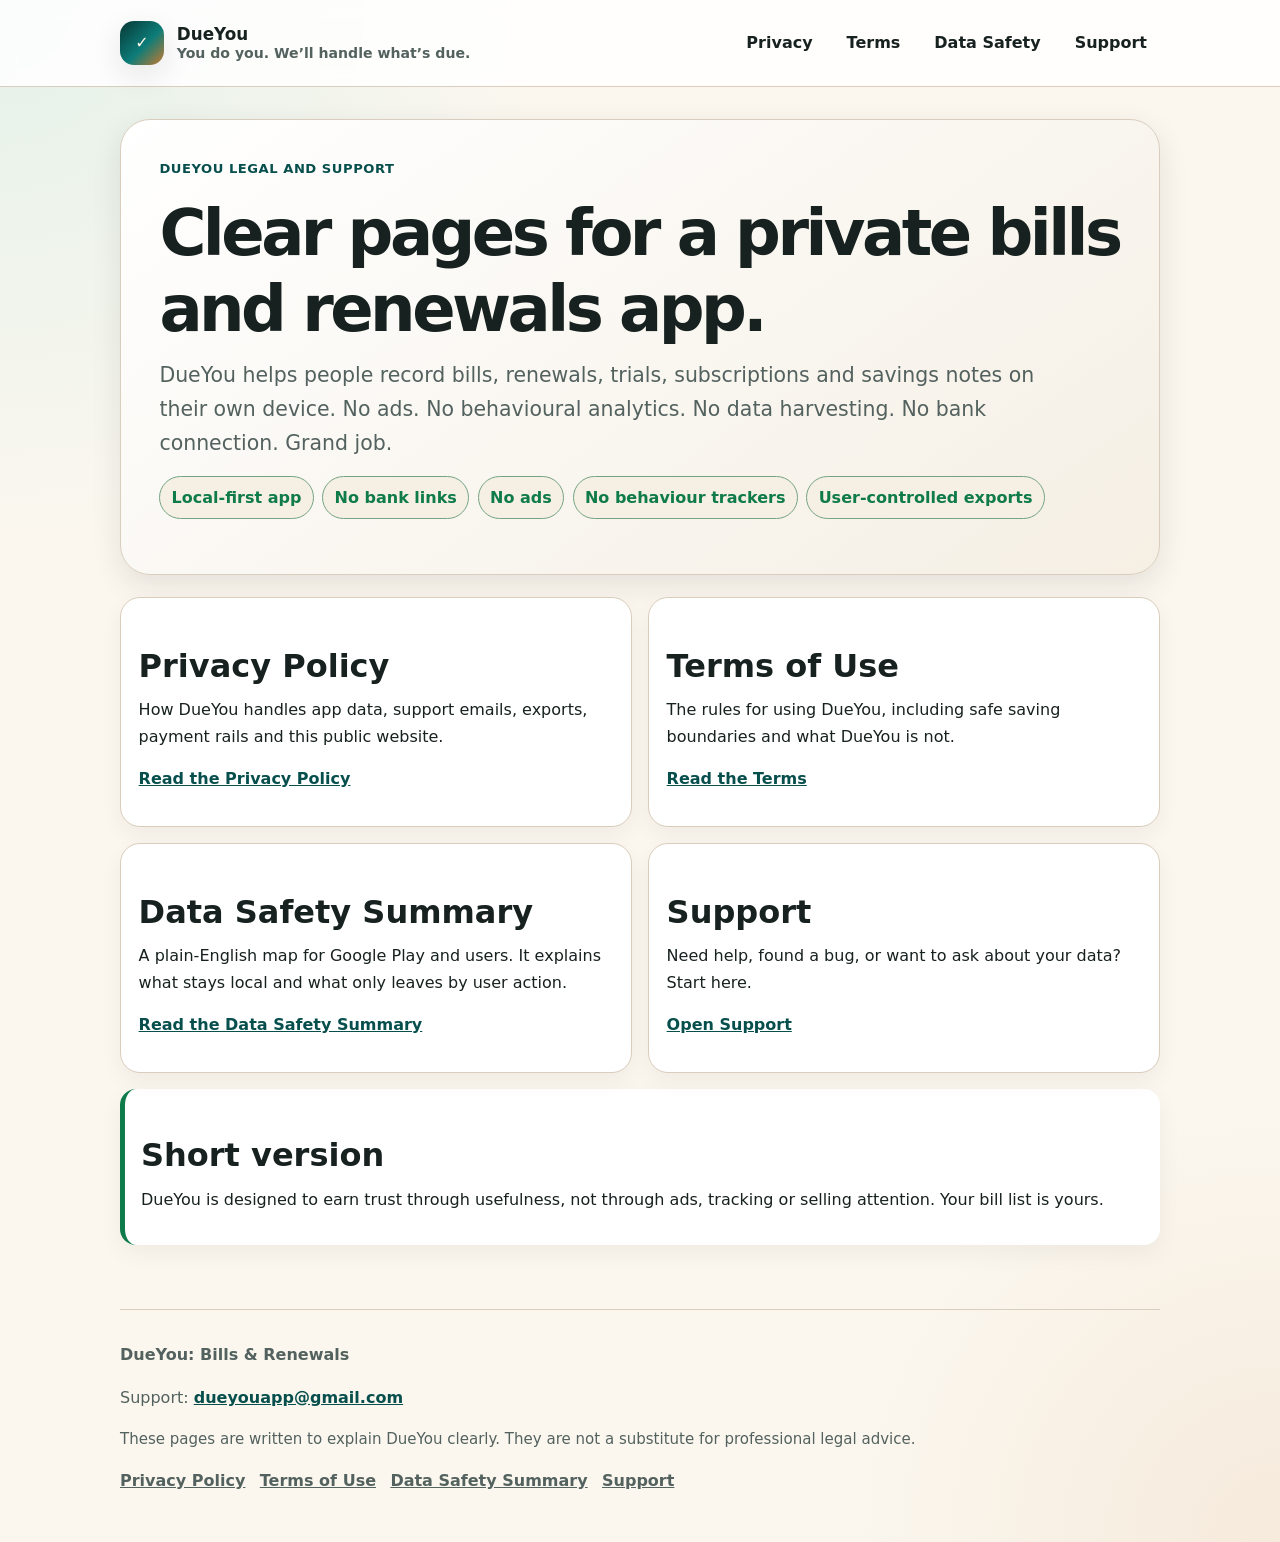
==== commit 3292a432: "Add files via upload" ====
--- a/index.html
+++ b/index.html
@@ -3,53 +3,83 @@
 <head>
   <meta charset="utf-8">
   <meta name="viewport" content="width=device-width, initial-scale=1">
-  <meta name="color-scheme" content="dark light">
-  <title>Home | DueYou</title>
-  <meta name="description" content="DueYou legal, privacy, data safety and support information.">
+  <meta name="color-scheme" content="light dark">
+  <meta name="description" content="DueYou legal, privacy, data safety and support pages.">
+  <title>DueYou Legal & Support</title>
   <link rel="stylesheet" href="styles.css">
 </head>
 <body>
-<a class="skip-link" href="#main">Skip to content</a>
-<header class="site-header">
-  <div class="header-inner">
-    <a class="brand" href="index.html" aria-label="DueYou home">
-      <span class="mark" aria-hidden="true">✓</span>
-      <span><span class="brand-title">DueYou</span><span class="brand-subtitle">Bills & Renewals</span></span>
+<a class="skip-link" href="#main">Skip to main content</a>
+<header>
+  <div class="nav">
+    <a class="logo" href="index.html" aria-label="DueYou home">
+      <span class="logo-mark" aria-hidden="true">✓</span>
+      <span class="logo-text"><strong>DueYou</strong><span>You do you. We’ll handle what’s due.</span></span>
     </a>
-    <nav class="nav" aria-label="Main navigation"><a href="index.html" aria-current="page">Home</a>
-<a href="privacy.html" >Privacy</a>
-<a href="terms.html" >Terms</a>
-<a href="support.html" >Support</a>
-<a href="data-safety.html" >Data Safety</a></nav>
+    <nav class="links" aria-label="Legal pages">
+      <a href="privacy.html">Privacy</a>
+      <a href="terms.html">Terms</a>
+      <a href="data-safety.html">Data Safety</a>
+      <a href="support.html">Support</a>
+    </nav>
   </div>
 </header>
+
 <main id="main">
-  <section class="hero">
-    <p class="kicker">DueYou legal hub</p>
-    <h1>Clear pages, no faff</h1>
-    <p class="lead">Legal, privacy, support and Data Safety information for DueYou.</p>
-    <p class="updated"><strong>Last updated:</strong> 24 June 2026</p>
-  </section>
-  
-<section class="grid">
-  <article class="card wide"><h2>Private by design</h2><p>DueYou helps users organise bills, renewals, subscriptions, reminders, goals and savings notes locally on their own device during normal app use.</p><div class="badge-row"><span class="badge">No bank link</span><span class="badge">No ads SDK</span><span class="badge">No analytics SDK</span><span class="badge">No account required</span></div></article>
-  <article class="card wide"><h2>Clear boundaries</h2><p>DueYou is a tracker and organiser. It is not a bank, adviser, broker, insurer, lender or cancellation agent. No suit, no briefcase, no pretending.</p><a class="button" href="privacy.html">Read privacy policy</a><a class="button secondary" href="support.html">Get support</a></article>
-  <article class="card"><h3>Privacy Policy</h3><p>What stays on-device, what you may choose to share, support emails, GitHub Pages hosting, and future billing.</p><a href="privacy.html">Open privacy policy</a></article>
-  <article class="card"><h3>Terms of Use</h3><p>How to use DueYou safely, what it does not do, provider-term safeguards and paid-feature boundaries.</p><a href="terms.html">Open terms</a></article>
-  <article class="card"><h3>Data Safety</h3><p>A plain-English summary aligned to the current local-first app build and future billing caveats.</p><a href="data-safety.html">Open data safety summary</a></article>
+
+<section class="hero">
+  <p class="eyebrow">DueYou legal and support</p>
+  <h1>Clear pages for a private bills and renewals app.</h1>
+  <p class="lead">DueYou helps people record bills, renewals, trials, subscriptions and savings notes on their own device. No ads. No behavioural analytics. No data harvesting. No bank connection. Grand job.</p>
+  <div class="badge-list" aria-label="DueYou privacy promises">
+    <span class="badge good">Local-first app</span>
+    <span class="badge good">No bank links</span>
+    <span class="badge good">No ads</span>
+    <span class="badge good">No behaviour trackers</span>
+    <span class="badge good">User-controlled exports</span>
+  </div>
 </section>
-<section class="notice success"><h2>Plain-English summary</h2><p><strong>“Track” means you track your own bills.</strong> It does not mean DueYou tracks you for ads or analytics. Your bill records are stored locally during normal use. If you export a file, email support, visit this website, or later buy optional paid features through Google Play, other services may process the data needed for that action.</p></section>
+
+<section class="grid" aria-label="Legal page links">
+  <article class="card">
+    <h2>Privacy Policy</h2>
+    <p>How DueYou handles app data, support emails, exports, payment rails and this public website.</p>
+    <p><a href="privacy.html">Read the Privacy Policy</a></p>
+  </article>
+  <article class="card">
+    <h2>Terms of Use</h2>
+    <p>The rules for using DueYou, including safe saving boundaries and what DueYou is not.</p>
+    <p><a href="terms.html">Read the Terms</a></p>
+  </article>
+  <article class="card">
+    <h2>Data Safety Summary</h2>
+    <p>A plain-English map for Google Play and users. It explains what stays local and what only leaves by user action.</p>
+    <p><a href="data-safety.html">Read the Data Safety Summary</a></p>
+  </article>
+  <article class="card">
+    <h2>Support</h2>
+    <p>Need help, found a bug, or want to ask about your data? Start here.</p>
+    <p><a href="support.html">Open Support</a></p>
+  </article>
+</section>
+
+<section class="notice good">
+  <h2>Short version</h2>
+  <p>DueYou is designed to earn trust through usefulness, not through ads, tracking or selling attention. Your bill list is yours.</p>
+</section>
 
 </main>
-<footer class="site-footer">
+<footer>
+  <p><strong>DueYou: Bills & Renewals</strong></p>
+  <p>Support: <a href="mailto:dueyouapp@gmail.com">dueyouapp@gmail.com</a></p>
+  <p class="small">These pages are written to explain DueYou clearly. They are not a substitute for professional legal advice.</p>
   <div class="footer-links">
     <a href="privacy.html">Privacy Policy</a>
     <a href="terms.html">Terms of Use</a>
+    <a href="data-safety.html">Data Safety Summary</a>
     <a href="support.html">Support</a>
-    <a href="data-safety.html">Data Safety Summary</a>
   </div>
-  <p><strong>DueYou: Bills & Renewals</strong> · Support: <a href="mailto:dueyouapp@gmail.com">dueyouapp@gmail.com</a></p>
-  <p class="small">Plain-English notice: these pages are written to be clear and useful. They are not a magic legal force-field. Before major revenue, subscriptions at scale, or wider international rollout, get professional legal review.</p>
 </footer>
+
 </body>
-</html>+</html>
--- a/styles.css
+++ b/styles.css
@@ -1,21 +1,186 @@
+:root {
+  color-scheme: light dark;
+  --bg: #fbf7ef;
+  --panel: #ffffff;
+  --panel-soft: #f5efe4;
+  --text: #17211f;
+  --muted: #53625f;
+  --border: #d9cdbd;
+  --brand: #0d7c78;
+  --brand-dark: #064f4d;
+  --accent: #c9792e;
+  --accent-soft: #fff2df;
+  --good: #0f7b4a;
+  --warn: #915b16;
+  --shadow: 0 10px 30px rgba(25, 31, 29, 0.10);
+  --radius: 20px;
+  --max: 1040px;
+}
 
-:root {
-  --ink:#071413; --ink-2:#0b211f; --surface:#102a27; --surface-2:#14332f;
-  --teal:#39d3c2; --teal-2:#1aa696; --copper:#f0a15f; --cream:#fff4e3;
-  --text:#fbf7ef; --muted:#d6dfdc; --soft:#b7c6c1; --line:rgba(57,211,194,.34);
-  --warn:#ffd28a; --danger:#ffb0a8; --shadow:rgba(0,0,0,.35); color-scheme:dark light;
+@media (prefers-color-scheme: dark) {
+  :root {
+    --bg: #07110f;
+    --panel: #101b19;
+    --panel-soft: #13211f;
+    --text: #fff8eb;
+    --muted: #c5d2cc;
+    --border: #2a3a36;
+    --brand: #41c7bd;
+    --brand-dark: #79e0d8;
+    --accent: #f0a950;
+    --accent-soft: #2a2116;
+    --good: #62d995;
+    --warn: #f1bf72;
+    --shadow: 0 10px 34px rgba(0, 0, 0, 0.45);
+  }
 }
-*{box-sizing:border-box} html{scroll-behavior:smooth;text-size-adjust:100%;-webkit-text-size-adjust:100%}
-body{margin:0;font-family:system-ui,-apple-system,BlinkMacSystemFont,"Segoe UI",Roboto,Arial,sans-serif;background:radial-gradient(circle at top left,rgba(57,211,194,.18),transparent 32rem),linear-gradient(180deg,var(--ink),#020706 85%);color:var(--text);line-height:1.7;font-size:17px}
-a{color:var(--teal);text-decoration-thickness:.09em;text-underline-offset:.18em} a:hover{color:var(--cream)}
-.skip-link{position:absolute;left:-9999px;top:auto;width:1px;height:1px;overflow:hidden}.skip-link:focus{position:fixed;left:1rem;top:1rem;width:auto;height:auto;z-index:999;background:var(--cream);color:#071413;padding:.75rem 1rem;border-radius:.75rem}
-.site-header{border-bottom:1px solid var(--line);background:rgba(7,20,19,.90);backdrop-filter:blur(12px)}
-.header-inner,main,.site-footer{width:min(1080px,calc(100% - 2rem));margin:0 auto}.header-inner{display:flex;justify-content:space-between;gap:1rem;align-items:center;padding:1rem 0}.brand{display:flex;align-items:center;gap:.75rem;color:var(--cream);text-decoration:none}.mark{width:44px;height:44px;border-radius:14px;background:linear-gradient(135deg,#164842,#071413);border:1px solid rgba(57,211,194,.65);display:grid;place-items:center;box-shadow:0 10px 25px var(--shadow);font-weight:900;color:var(--teal);font-size:1.2rem}.brand-title{font-weight:850;letter-spacing:-.02em;font-size:1.12rem}.brand-subtitle{display:block;color:var(--muted);font-size:.78rem;font-weight:750;letter-spacing:.08em;text-transform:uppercase}.nav{display:flex;gap:.35rem;flex-wrap:wrap;justify-content:flex-end}.nav a{padding:.48rem .68rem;border:1px solid transparent;border-radius:999px;text-decoration:none;font-weight:750;font-size:.94rem;color:var(--muted)}.nav a:hover,.nav a[aria-current="page"]{border-color:var(--line);color:var(--cream);background:rgba(57,211,194,.10)}
-.hero{padding:3.2rem 0 1.5rem}.kicker{color:var(--teal);font-weight:850;letter-spacing:.12em;text-transform:uppercase;font-size:.84rem;margin:0 0 .6rem}h1{font-size:clamp(2.2rem,6vw,4.4rem);line-height:1.04;letter-spacing:-.055em;margin:.2rem 0 1rem;color:var(--cream)}h2{font-size:clamp(1.45rem,3.4vw,2rem);line-height:1.16;margin:2rem 0 1rem;color:var(--cream);letter-spacing:-.03em}h3{font-size:1.15rem;margin:1.3rem 0 .45rem;color:var(--cream)}p{margin:0 0 1rem}.lead{color:var(--muted);max-width:780px;font-size:clamp(1.08rem,2.4vw,1.25rem)}.updated{color:var(--soft);font-size:.95rem}
-.grid{display:grid;grid-template-columns:repeat(12,1fr);gap:1rem}.card{grid-column:span 4;background:linear-gradient(180deg,rgba(20,51,47,.96),rgba(11,33,31,.96));border:1px solid var(--line);border-radius:1.25rem;padding:1.25rem;box-shadow:0 16px 40px rgba(0,0,0,.22)}.card.wide{grid-column:span 6}.card.full{grid-column:1/-1}.card h2,.card h3{margin-top:0}.badge-row{display:flex;flex-wrap:wrap;gap:.55rem;margin:1rem 0}.badge{border:1px solid var(--line);border-radius:999px;padding:.38rem .68rem;color:var(--cream);background:rgba(57,211,194,.08);font-weight:750;font-size:.93rem}.notice{border-left:4px solid var(--copper);background:rgba(240,161,95,.12);padding:1.05rem;border-radius:.9rem;margin:1rem 0}.success{border-left-color:var(--teal);background:rgba(57,211,194,.10)}.warning{border-left-color:var(--warn);background:rgba(255,210,138,.10)}
-ul,ol{padding-left:1.25rem}li{margin:.35rem 0}.table-wrap{overflow-x:auto;border:1px solid var(--line);border-radius:1rem;margin:1rem 0;-webkit-overflow-scrolling:touch}table{width:100%;border-collapse:collapse;min-width:620px}th,td{text-align:left;padding:.85rem;border-bottom:1px solid rgba(57,211,194,.16);vertical-align:top}th{color:var(--cream);background:rgba(57,211,194,.10)}td{color:var(--muted)}.callout-list{display:grid;gap:.75rem;margin:1rem 0}.callout{padding:1rem;border:1px solid var(--line);border-radius:1rem;background:rgba(255,255,255,.04)}.small{color:var(--soft);font-size:.94rem}hr{border:0;border-top:1px solid var(--line);margin:2rem 0}.site-footer{padding:2.5rem 0;color:var(--muted);border-top:1px solid var(--line);margin-top:2rem}.footer-links{display:flex;gap:.7rem;flex-wrap:wrap;margin-bottom:1rem}code{background:rgba(255,255,255,.08);padding:.1rem .3rem;border-radius:.35rem;color:var(--cream)}.button{display:inline-block;background:var(--teal);color:#07201d;text-decoration:none;font-weight:900;padding:.82rem 1rem;border-radius:.9rem;margin:.25rem .25rem .25rem 0}.button.secondary{background:transparent;color:var(--cream);border:1px solid var(--line)}
-@media (prefers-color-scheme: light){:root{--ink:#f8fbfa;--ink-2:#eef7f5;--surface:#ffffff;--surface-2:#effaf7;--text:#12201e;--muted:#36534f;--soft:#526863;--line:rgba(0,115,103,.25);--cream:#142420;--shadow:rgba(0,0,0,.10)}body{background:linear-gradient(180deg,#f8fbfa,#eef7f5 85%)}.site-header{background:rgba(248,251,250,.92)}.card{background:linear-gradient(180deg,#ffffff,#f2fbf8)}a:hover{color:#0b6259}.button.secondary{color:#12302c}.mark{background:linear-gradient(135deg,#d9fbf5,#ffffff)}}
-@media (prefers-contrast: more){:root{--muted:var(--text);--soft:var(--text);--line:rgba(57,211,194,.75)}.card,.notice,.callout,.table-wrap{border-width:2px}.nav a{border-color:var(--line)}}
-@media (max-width:820px){.header-inner{align-items:flex-start;flex-direction:column}.nav{justify-content:flex-start}.card,.card.wide{grid-column:1/-1}.hero{padding-top:2.1rem}}
-@media (max-width:480px){body{font-size:16px}.header-inner,main,.site-footer{width:min(100% - 1rem,1080px)}.card{padding:1rem;border-radius:1rem}.nav a{padding:.42rem .58rem;font-size:.88rem}.brand-title{font-size:1.04rem}.mark{width:40px;height:40px}table{min-width:560px}th,td{padding:.7rem}.hero{padding-top:1.7rem}h1{letter-spacing:-.045em}}
-@media print{body{background:white;color:black}.site-header,.site-footer,.skip-link{display:none}main{width:100%}.card,.notice,.callout{border:1px solid #bbb;box-shadow:none;background:white;color:black}a{color:black}}
+
+* { box-sizing: border-box; }
+
+html { font-size: 16px; -webkit-text-size-adjust: 100%; }
+
+body {
+  margin: 0;
+  background:
+    radial-gradient(circle at top left, rgba(65, 199, 189, 0.12), transparent 34rem),
+    radial-gradient(circle at bottom right, rgba(201, 121, 46, 0.10), transparent 28rem),
+    var(--bg);
+  color: var(--text);
+  font-family: Inter, ui-sans-serif, system-ui, -apple-system, BlinkMacSystemFont, "Segoe UI", Roboto, Arial, sans-serif;
+  line-height: 1.65;
+}
+
+.skip-link {
+  position: absolute;
+  left: -999px;
+  top: 0;
+  background: var(--text);
+  color: var(--bg);
+  padding: 0.75rem 1rem;
+  border-radius: 0 0 0.75rem 0;
+  z-index: 99;
+}
+.skip-link:focus { left: 0; }
+
+header {
+  padding: 1.25rem 1rem;
+  border-bottom: 1px solid var(--border);
+  background: color-mix(in srgb, var(--panel) 84%, transparent);
+  backdrop-filter: blur(8px);
+}
+
+.nav, main, footer { width: min(var(--max), calc(100% - 2rem)); margin: 0 auto; }
+
+.nav {
+  display: flex;
+  align-items: center;
+  justify-content: space-between;
+  gap: 1rem;
+  flex-wrap: wrap;
+}
+
+.logo { display: flex; align-items: center; gap: 0.8rem; text-decoration: none; color: var(--text); }
+.logo-mark {
+  width: 44px; height: 44px; border-radius: 14px;
+  display: grid; place-items: center;
+  color: #fff8eb;
+  font-weight: 900;
+  background: linear-gradient(135deg, #073735, #0d7c78 56%, #c9792e);
+  box-shadow: var(--shadow);
+}
+.logo-text { display: grid; line-height: 1.15; }
+.logo-text strong { font-size: 1.05rem; }
+.logo-text span { color: var(--muted); font-size: 0.88rem; }
+
+nav.links { display: flex; gap: 0.5rem; flex-wrap: wrap; }
+nav.links a {
+  color: var(--text); text-decoration: none; padding: 0.55rem 0.75rem;
+  border-radius: 999px; border: 1px solid transparent;
+}
+nav.links a:hover, nav.links a:focus { border-color: var(--border); background: var(--panel-soft); outline: none; }
+
+main { padding: 2rem 0 3rem; }
+.hero {
+  padding: clamp(1.4rem, 4vw, 2.4rem);
+  border: 1px solid var(--border);
+  border-radius: calc(var(--radius) + 10px);
+  background: linear-gradient(145deg, var(--panel), var(--panel-soft));
+  box-shadow: var(--shadow);
+  margin-bottom: 1.4rem;
+}
+
+.eyebrow { color: var(--brand-dark); font-weight: 800; letter-spacing: .04em; text-transform: uppercase; font-size: .82rem; }
+h1, h2, h3 { line-height: 1.18; margin: 0 0 0.75rem; }
+h1 { font-size: clamp(2rem, 7vw, 4rem); letter-spacing: -0.055em; }
+h2 { font-size: clamp(1.35rem, 3.5vw, 2rem); margin-top: 2rem; }
+h3 { font-size: 1.08rem; margin-top: 1.1rem; }
+p { margin: 0 0 1rem; }
+.lead { font-size: clamp(1.05rem, 2.8vw, 1.28rem); color: var(--muted); max-width: 70ch; }
+.small { font-size: .94rem; color: var(--muted); }
+
+.grid { display: grid; grid-template-columns: repeat(12, 1fr); gap: 1rem; }
+.card {
+  grid-column: span 6;
+  background: var(--panel);
+  border: 1px solid var(--border);
+  border-radius: var(--radius);
+  padding: 1.1rem;
+  box-shadow: 0 8px 22px rgba(0,0,0,.05);
+}
+.card.full { grid-column: 1 / -1; }
+.card.third { grid-column: span 4; }
+
+.notice {
+  border-left: 5px solid var(--brand);
+  background: var(--panel);
+  border-radius: 16px;
+  padding: 1rem;
+  margin: 1rem 0;
+  box-shadow: 0 8px 24px rgba(0,0,0,.05);
+}
+.notice.warn { border-left-color: var(--accent); }
+.notice.good { border-left-color: var(--good); }
+
+ul, ol { padding-left: 1.35rem; margin-top: .25rem; }
+li { margin: .3rem 0; }
+
+.table-wrap { overflow-x: auto; border-radius: 16px; border: 1px solid var(--border); background: var(--panel); margin: 1rem 0; }
+table { width: 100%; border-collapse: collapse; min-width: 680px; }
+th, td { padding: .85rem; border-bottom: 1px solid var(--border); text-align: left; vertical-align: top; }
+th { background: var(--panel-soft); color: var(--text); }
+tr:last-child td { border-bottom: none; }
+
+.badge-list { display: flex; flex-wrap: wrap; gap: .55rem; margin: .75rem 0 1rem; }
+.badge { padding: .45rem .7rem; border: 1px solid var(--border); border-radius: 999px; background: var(--panel-soft); color: var(--text); font-weight: 650; }
+.badge.good { border-color: color-mix(in srgb, var(--good) 50%, var(--border)); color: var(--good); }
+.badge.warn { border-color: color-mix(in srgb, var(--accent) 50%, var(--border)); color: var(--warn); }
+
+hr { border: none; border-top: 1px solid var(--border); margin: 2rem 0; }
+a { color: var(--brand-dark); font-weight: 650; }
+code { background: var(--panel-soft); border: 1px solid var(--border); padding: .1rem .3rem; border-radius: .4rem; }
+
+footer { padding: 2rem 0 3rem; color: var(--muted); border-top: 1px solid var(--border); }
+.footer-links { display: flex; flex-wrap: wrap; gap: .9rem; margin-top: .8rem; }
+.footer-links a { color: var(--muted); }
+
+@media (max-width: 760px) {
+  .nav { align-items: flex-start; }
+  nav.links { width: 100%; }
+  nav.links a { padding: .5rem .6rem; font-size: .95rem; }
+  .grid { display: block; }
+  .card { margin: .9rem 0; }
+  .hero { padding: 1.15rem; }
+  table { min-width: 620px; }
+}
+
+@media (prefers-reduced-motion: reduce) {
+  * { scroll-behavior: auto !important; transition: none !important; }
+}
+
+@media print {
+  body { background: #fff; color: #000; }
+  header, nav.links, footer { display: none; }
+  main { width: 100%; padding: 0; }
+  .hero, .card, .notice { box-shadow: none; border-color: #888; }
+  a { color: #000; text-decoration: underline; }
+}
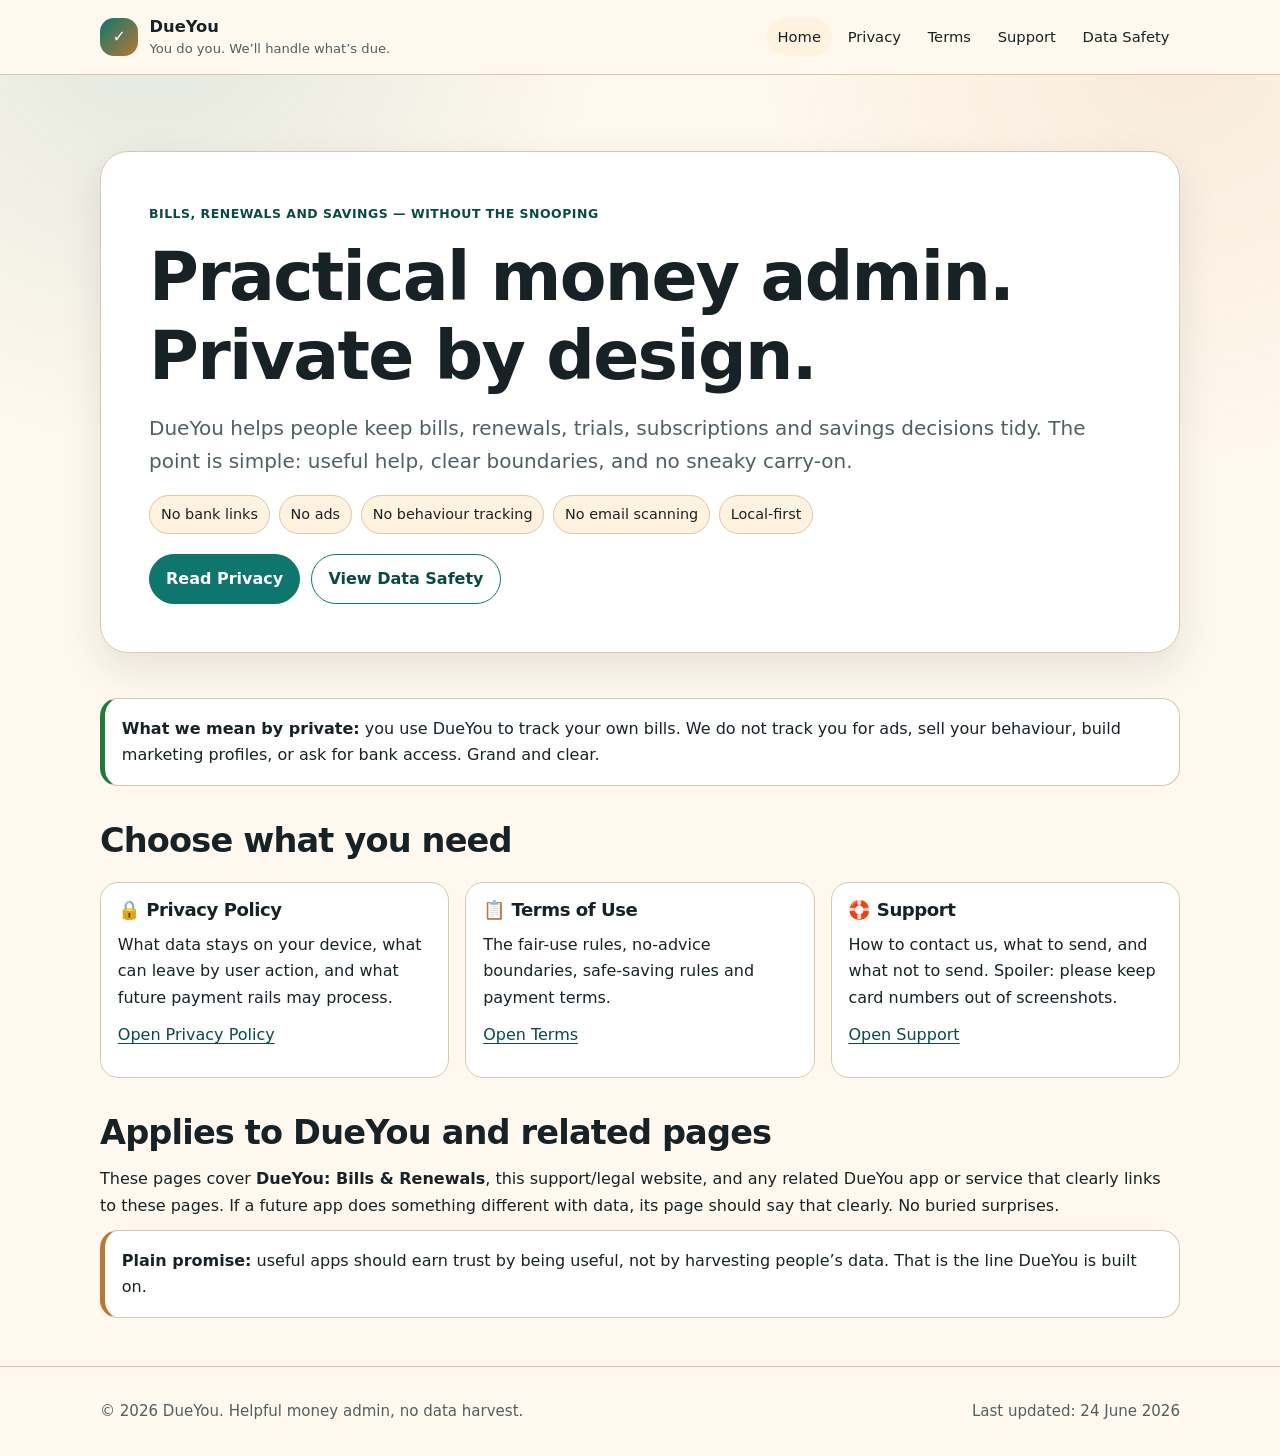
==== commit 941987c3: "Add files via upload" ====
--- a/index.html
+++ b/index.html
@@ -1,85 +1,52 @@
 <!doctype html>
-<html lang="en-GB">
+<html lang="en-IE">
 <head>
   <meta charset="utf-8">
   <meta name="viewport" content="width=device-width, initial-scale=1">
   <meta name="color-scheme" content="light dark">
-  <meta name="description" content="DueYou legal, privacy, data safety and support pages.">
-  <title>DueYou Legal & Support</title>
+  <meta name="description" content="DueYou legal, privacy, terms, support and data safety pages.">
+  <title>DueYou Legal &amp; Support</title>
   <link rel="stylesheet" href="styles.css">
 </head>
 <body>
-<a class="skip-link" href="#main">Skip to main content</a>
-<header>
-  <div class="nav">
-    <a class="logo" href="index.html" aria-label="DueYou home">
-      <span class="logo-mark" aria-hidden="true">✓</span>
-      <span class="logo-text"><strong>DueYou</strong><span>You do you. We’ll handle what’s due.</span></span>
-    </a>
-    <nav class="links" aria-label="Legal pages">
+<a class="skip-link" href="#content">Skip to content</a>
+<header class="site-header">
+  <div class="wrap nav">
+    <a class="brand" href="index.html" aria-label="DueYou home"><span class="logo" aria-hidden="true">✓</span><span><strong>DueYou</strong><small>You do you. We’ll handle what’s due.</small></span></a>
+    <nav class="nav-links" aria-label="Main navigation">
+      <a href="index.html" aria-current="page">Home</a>
       <a href="privacy.html">Privacy</a>
       <a href="terms.html">Terms</a>
+      <a href="support.html">Support</a>
       <a href="data-safety.html">Data Safety</a>
-      <a href="support.html">Support</a>
     </nav>
   </div>
 </header>
+<main id="content">
 
-<main id="main">
-
-<section class="hero">
-  <p class="eyebrow">DueYou legal and support</p>
-  <h1>Clear pages for a private bills and renewals app.</h1>
-  <p class="lead">DueYou helps people record bills, renewals, trials, subscriptions and savings notes on their own device. No ads. No behavioural analytics. No data harvesting. No bank connection. Grand job.</p>
-  <div class="badge-list" aria-label="DueYou privacy promises">
-    <span class="badge good">Local-first app</span>
-    <span class="badge good">No bank links</span>
-    <span class="badge good">No ads</span>
-    <span class="badge good">No behaviour trackers</span>
-    <span class="badge good">User-controlled exports</span>
+<section class="hero"><div class="wrap"><div class="hero-card">
+  <span class="kicker">Bills, renewals and savings — without the snooping</span>
+  <h1>Practical money admin. Private by design.</h1>
+  <p class="lead">DueYou helps people keep bills, renewals, trials, subscriptions and savings decisions tidy. The point is simple: useful help, clear boundaries, and no sneaky carry-on.</p>
+  <div class="badge-row" aria-label="Privacy promises">
+    <span class="badge">No bank links</span><span class="badge">No ads</span><span class="badge">No behaviour tracking</span><span class="badge">No email scanning</span><span class="badge">Local-first</span>
   </div>
-</section>
-
-<section class="grid" aria-label="Legal page links">
-  <article class="card">
-    <h2>Privacy Policy</h2>
-    <p>How DueYou handles app data, support emails, exports, payment rails and this public website.</p>
-    <p><a href="privacy.html">Read the Privacy Policy</a></p>
-  </article>
-  <article class="card">
-    <h2>Terms of Use</h2>
-    <p>The rules for using DueYou, including safe saving boundaries and what DueYou is not.</p>
-    <p><a href="terms.html">Read the Terms</a></p>
-  </article>
-  <article class="card">
-    <h2>Data Safety Summary</h2>
-    <p>A plain-English map for Google Play and users. It explains what stays local and what only leaves by user action.</p>
-    <p><a href="data-safety.html">Read the Data Safety Summary</a></p>
-  </article>
-  <article class="card">
-    <h2>Support</h2>
-    <p>Need help, found a bug, or want to ask about your data? Start here.</p>
-    <p><a href="support.html">Open Support</a></p>
-  </article>
-</section>
-
-<section class="notice good">
-  <h2>Short version</h2>
-  <p>DueYou is designed to earn trust through usefulness, not through ads, tracking or selling attention. Your bill list is yours.</p>
+  <div class="hero-actions"><a class="button" href="privacy.html">Read Privacy</a><a class="button secondary" href="data-safety.html">View Data Safety</a></div>
+</div></div></section>
+<section class="wrap">
+  <div class="good"><strong>What we mean by private:</strong> you use DueYou to track your own bills. We do not track you for ads, sell your behaviour, build marketing profiles, or ask for bank access. Grand and clear.</div>
+  <h2>Choose what you need</h2>
+  <div class="grid">
+    <article class="card"><h3>🔒 Privacy Policy</h3><p>What data stays on your device, what can leave by user action, and what future payment rails may process.</p><p><a href="privacy.html">Open Privacy Policy</a></p></article>
+    <article class="card"><h3>📋 Terms of Use</h3><p>The fair-use rules, no-advice boundaries, safe-saving rules and payment terms.</p><p><a href="terms.html">Open Terms</a></p></article>
+    <article class="card"><h3>🛟 Support</h3><p>How to contact us, what to send, and what not to send. Spoiler: please keep card numbers out of screenshots.</p><p><a href="support.html">Open Support</a></p></article>
+  </div>
+  <h2>Applies to DueYou and related pages</h2>
+  <p>These pages cover <strong>DueYou: Bills &amp; Renewals</strong>, this support/legal website, and any related DueYou app or service that clearly links to these pages. If a future app does something different with data, its page should say that clearly. No buried surprises.</p>
+  <div class="note"><strong>Plain promise:</strong> useful apps should earn trust by being useful, not by harvesting people’s data. That is the line DueYou is built on.</div>
 </section>
 
 </main>
-<footer>
-  <p><strong>DueYou: Bills & Renewals</strong></p>
-  <p>Support: <a href="mailto:dueyouapp@gmail.com">dueyouapp@gmail.com</a></p>
-  <p class="small">These pages are written to explain DueYou clearly. They are not a substitute for professional legal advice.</p>
-  <div class="footer-links">
-    <a href="privacy.html">Privacy Policy</a>
-    <a href="terms.html">Terms of Use</a>
-    <a href="data-safety.html">Data Safety Summary</a>
-    <a href="support.html">Support</a>
-  </div>
-</footer>
-
+<footer class="footer"><div class="wrap"><span>© 2026 DueYou. Helpful money admin, no data harvest.</span><span>Last updated: 24 June 2026</span></div></footer>
 </body>
 </html>
--- a/styles.css
+++ b/styles.css
@@ -1,186 +1,201 @@
 :root {
   color-scheme: light dark;
-  --bg: #fbf7ef;
+  --bg: #fff8ee;
   --panel: #ffffff;
-  --panel-soft: #f5efe4;
-  --text: #17211f;
-  --muted: #53625f;
-  --border: #d9cdbd;
-  --brand: #0d7c78;
-  --brand-dark: #064f4d;
-  --accent: #c9792e;
-  --accent-soft: #fff2df;
-  --good: #0f7b4a;
-  --warn: #915b16;
-  --shadow: 0 10px 30px rgba(25, 31, 29, 0.10);
-  --radius: 20px;
-  --max: 1040px;
+  --panel-soft: #fff3df;
+  --text: #172226;
+  --muted: #4f5f64;
+  --line: #dac6aa;
+  --brand: #0f766e;
+  --brand-dark: #084b46;
+  --copper: #b87932;
+  --success: #1f7a3b;
+  --warn: #9b4b1f;
+  --danger: #8a1f1f;
+  --focus: #006fcd;
+  --shadow: 0 16px 40px rgba(23,34,38,.10);
+  --radius-xl: 28px;
+  --radius-lg: 18px;
+  --radius-md: 12px;
+  --max: 1080px;
 }
 
 @media (prefers-color-scheme: dark) {
   :root {
-    --bg: #07110f;
-    --panel: #101b19;
-    --panel-soft: #13211f;
-    --text: #fff8eb;
-    --muted: #c5d2cc;
-    --border: #2a3a36;
-    --brand: #41c7bd;
-    --brand-dark: #79e0d8;
-    --accent: #f0a950;
-    --accent-soft: #2a2116;
-    --good: #62d995;
-    --warn: #f1bf72;
-    --shadow: 0 10px 34px rgba(0, 0, 0, 0.45);
+    --bg: #000000;
+    --panel: #071114;
+    --panel-soft: #0d1c20;
+    --text: #f7f2ea;
+    --muted: #c8d1d3;
+    --line: #2b4147;
+    --brand: #57d6cb;
+    --brand-dark: #9bf1e8;
+    --copper: #e0a45b;
+    --success: #92e5aa;
+    --warn: #ffcb87;
+    --danger: #ffb0a8;
+    --focus: #8fc7ff;
+    --shadow: none;
   }
 }
 
+@media (prefers-contrast: more) {
+  :root {
+    --bg: #ffffff;
+    --panel: #ffffff;
+    --panel-soft: #f1f1f1;
+    --text: #000000;
+    --muted: #111111;
+    --line: #000000;
+    --brand: #005f56;
+    --brand-dark: #003f39;
+    --copper: #6f3e00;
+    --success: #005c1f;
+    --warn: #673000;
+    --danger: #790000;
+    --shadow: none;
+  }
+}
+
 * { box-sizing: border-box; }
-
-html { font-size: 16px; -webkit-text-size-adjust: 100%; }
-
+html { font-size: 16px; }
 body {
   margin: 0;
+  min-height: 100vh;
+  font-family: system-ui, -apple-system, BlinkMacSystemFont, "Segoe UI", Roboto, Arial, "Noto Sans", sans-serif;
+  line-height: 1.64;
+  color: var(--text);
+  background: var(--bg);
+  text-rendering: optimizeLegibility;
+  -webkit-font-smoothing: antialiased;
+}
+body::before {
+  content: "";
+  position: fixed;
+  inset: 0;
+  pointer-events: none;
   background:
-    radial-gradient(circle at top left, rgba(65, 199, 189, 0.12), transparent 34rem),
-    radial-gradient(circle at bottom right, rgba(201, 121, 46, 0.10), transparent 28rem),
-    var(--bg);
-  color: var(--text);
-  font-family: Inter, ui-sans-serif, system-ui, -apple-system, BlinkMacSystemFont, "Segoe UI", Roboto, Arial, sans-serif;
-  line-height: 1.65;
-}
-
+    radial-gradient(circle at 12% 0%, rgba(15,118,110,.12), transparent 28rem),
+    radial-gradient(circle at 92% 5%, rgba(184,121,50,.10), transparent 26rem);
+}
+a { color: var(--brand-dark); text-underline-offset: .18em; }
+a:hover { text-decoration-thickness: .14em; }
+a:focus-visible, button:focus-visible { outline: 3px solid var(--focus); outline-offset: 3px; border-radius: 8px; }
 .skip-link {
   position: absolute;
   left: -999px;
+  top: .75rem;
+  z-index: 99;
+  background: var(--panel);
+  color: var(--text);
+  border: 2px solid var(--brand);
+  border-radius: var(--radius-md);
+  padding: .75rem 1rem;
+}
+.skip-link:focus { left: .75rem; }
+.wrap { width: min(100% - 2rem, var(--max)); margin: 0 auto; }
+.site-header {
+  position: sticky;
   top: 0;
-  background: var(--text);
-  color: var(--bg);
-  padding: 0.75rem 1rem;
-  border-radius: 0 0 0.75rem 0;
-  z-index: 99;
-}
-.skip-link:focus { left: 0; }
-
-header {
-  padding: 1.25rem 1rem;
-  border-bottom: 1px solid var(--border);
-  background: color-mix(in srgb, var(--panel) 84%, transparent);
-  backdrop-filter: blur(8px);
-}
-
-.nav, main, footer { width: min(var(--max), calc(100% - 2rem)); margin: 0 auto; }
-
+  z-index: 10;
+  background: var(--bg);
+  border-bottom: 1px solid var(--line);
+}
 .nav {
   display: flex;
   align-items: center;
   justify-content: space-between;
   gap: 1rem;
-  flex-wrap: wrap;
-}
-
-.logo { display: flex; align-items: center; gap: 0.8rem; text-decoration: none; color: var(--text); }
-.logo-mark {
-  width: 44px; height: 44px; border-radius: 14px;
-  display: grid; place-items: center;
-  color: #fff8eb;
+  padding: .85rem 0;
+}
+.brand {
+  display: flex;
+  align-items: center;
+  gap: .7rem;
+  text-decoration: none;
+  color: var(--text);
+  min-width: 0;
+}
+.logo {
+  width: 2.4rem;
+  height: 2.4rem;
+  border-radius: 14px;
+  display: grid;
+  place-items: center;
+  background: linear-gradient(135deg, #0f766e, #b87932);
+  color: #ffffff;
   font-weight: 900;
-  background: linear-gradient(135deg, #073735, #0d7c78 56%, #c9792e);
+  flex: 0 0 auto;
+}
+.brand strong { display: block; font-size: 1.02rem; }
+.brand small { display: block; color: var(--muted); font-size: .82rem; margin-top: -.12rem; white-space: nowrap; overflow: hidden; text-overflow: ellipsis; max-width: 20rem; }
+.nav-links { display: flex; flex-wrap: wrap; justify-content: flex-end; gap: .35rem; }
+.nav-links a { color: var(--text); text-decoration: none; padding: .42rem .66rem; border-radius: 999px; font-size: .92rem; }
+.nav-links a[aria-current="page"], .nav-links a:hover { background: var(--panel-soft); }
+.hero { padding: clamp(2.2rem, 6vw, 5rem) 0 clamp(1.4rem, 4vw, 2.8rem); }
+.hero-card, .panel, .card, .callout, .warning, .good, .note {
+  background: var(--panel);
+  border: 1px solid var(--line);
+  border-radius: var(--radius-lg);
+}
+.hero-card {
+  border-radius: var(--radius-xl);
   box-shadow: var(--shadow);
-}
-.logo-text { display: grid; line-height: 1.15; }
-.logo-text strong { font-size: 1.05rem; }
-.logo-text span { color: var(--muted); font-size: 0.88rem; }
-
-nav.links { display: flex; gap: 0.5rem; flex-wrap: wrap; }
-nav.links a {
-  color: var(--text); text-decoration: none; padding: 0.55rem 0.75rem;
-  border-radius: 999px; border: 1px solid transparent;
-}
-nav.links a:hover, nav.links a:focus { border-color: var(--border); background: var(--panel-soft); outline: none; }
-
-main { padding: 2rem 0 3rem; }
-.hero {
-  padding: clamp(1.4rem, 4vw, 2.4rem);
-  border: 1px solid var(--border);
-  border-radius: calc(var(--radius) + 10px);
-  background: linear-gradient(145deg, var(--panel), var(--panel-soft));
-  box-shadow: var(--shadow);
-  margin-bottom: 1.4rem;
-}
-
-.eyebrow { color: var(--brand-dark); font-weight: 800; letter-spacing: .04em; text-transform: uppercase; font-size: .82rem; }
-h1, h2, h3 { line-height: 1.18; margin: 0 0 0.75rem; }
-h1 { font-size: clamp(2rem, 7vw, 4rem); letter-spacing: -0.055em; }
-h2 { font-size: clamp(1.35rem, 3.5vw, 2rem); margin-top: 2rem; }
-h3 { font-size: 1.08rem; margin-top: 1.1rem; }
-p { margin: 0 0 1rem; }
-.lead { font-size: clamp(1.05rem, 2.8vw, 1.28rem); color: var(--muted); max-width: 70ch; }
-.small { font-size: .94rem; color: var(--muted); }
-
-.grid { display: grid; grid-template-columns: repeat(12, 1fr); gap: 1rem; }
-.card {
-  grid-column: span 6;
-  background: var(--panel);
-  border: 1px solid var(--border);
-  border-radius: var(--radius);
-  padding: 1.1rem;
-  box-shadow: 0 8px 22px rgba(0,0,0,.05);
-}
-.card.full { grid-column: 1 / -1; }
-.card.third { grid-column: span 4; }
-
-.notice {
-  border-left: 5px solid var(--brand);
-  background: var(--panel);
-  border-radius: 16px;
-  padding: 1rem;
-  margin: 1rem 0;
-  box-shadow: 0 8px 24px rgba(0,0,0,.05);
-}
-.notice.warn { border-left-color: var(--accent); }
-.notice.good { border-left-color: var(--good); }
-
-ul, ol { padding-left: 1.35rem; margin-top: .25rem; }
-li { margin: .3rem 0; }
-
-.table-wrap { overflow-x: auto; border-radius: 16px; border: 1px solid var(--border); background: var(--panel); margin: 1rem 0; }
-table { width: 100%; border-collapse: collapse; min-width: 680px; }
-th, td { padding: .85rem; border-bottom: 1px solid var(--border); text-align: left; vertical-align: top; }
-th { background: var(--panel-soft); color: var(--text); }
-tr:last-child td { border-bottom: none; }
-
-.badge-list { display: flex; flex-wrap: wrap; gap: .55rem; margin: .75rem 0 1rem; }
-.badge { padding: .45rem .7rem; border: 1px solid var(--border); border-radius: 999px; background: var(--panel-soft); color: var(--text); font-weight: 650; }
-.badge.good { border-color: color-mix(in srgb, var(--good) 50%, var(--border)); color: var(--good); }
-.badge.warn { border-color: color-mix(in srgb, var(--accent) 50%, var(--border)); color: var(--warn); }
-
-hr { border: none; border-top: 1px solid var(--border); margin: 2rem 0; }
-a { color: var(--brand-dark); font-weight: 650; }
-code { background: var(--panel-soft); border: 1px solid var(--border); padding: .1rem .3rem; border-radius: .4rem; }
-
-footer { padding: 2rem 0 3rem; color: var(--muted); border-top: 1px solid var(--border); }
-.footer-links { display: flex; flex-wrap: wrap; gap: .9rem; margin-top: .8rem; }
-.footer-links a { color: var(--muted); }
-
-@media (max-width: 760px) {
-  .nav { align-items: flex-start; }
-  nav.links { width: 100%; }
-  nav.links a { padding: .5rem .6rem; font-size: .95rem; }
-  .grid { display: block; }
-  .card { margin: .9rem 0; }
-  .hero { padding: 1.15rem; }
-  table { min-width: 620px; }
-}
-
-@media (prefers-reduced-motion: reduce) {
-  * { scroll-behavior: auto !important; transition: none !important; }
-}
-
+  padding: clamp(1.35rem, 4vw, 3rem);
+}
+.kicker { display: inline-block; font-weight: 800; color: var(--brand-dark); text-transform: uppercase; letter-spacing: .04em; font-size: .78rem; margin-bottom: .85rem; }
+h1, h2, h3 { line-height: 1.16; letter-spacing: -.025em; }
+h1 { font-size: clamp(2rem, 5.7vw, 4.25rem); margin: 0 0 1rem; }
+h2 { font-size: clamp(1.42rem, 3vw, 2.1rem); margin: 2.25rem 0 .85rem; }
+h3 { font-size: 1.13rem; margin: 1.2rem 0 .5rem; }
+p { margin: .72rem 0; }
+.lead { color: var(--muted); font-size: clamp(1.05rem, 2vw, 1.25rem); max-width: 78ch; }
+.hero-actions { display: flex; flex-wrap: wrap; gap: .7rem; margin-top: 1.2rem; }
+.button { display: inline-block; border: 1px solid var(--brand); background: var(--brand); color: #ffffff; text-decoration: none; border-radius: 999px; padding: .7rem 1rem; font-weight: 800; }
+.button.secondary { background: var(--panel); color: var(--brand-dark); }
+.badge-row { display: flex; flex-wrap: wrap; gap: .55rem; margin: 1.1rem 0; }
+.badge { border: 1px solid var(--line); background: var(--panel-soft); color: var(--text); border-radius: 999px; padding: .42rem .68rem; font-size: .9rem; }
+.grid { display: grid; grid-template-columns: repeat(3, minmax(0, 1fr)); gap: 1rem; margin: 1.3rem 0; }
+.grid.two { grid-template-columns: repeat(2, minmax(0, 1fr)); }
+.card, .callout, .warning, .good, .note { padding: 1.05rem; }
+.card h3, .callout h3, .warning h3, .good h3, .note h3 { margin-top: 0; }
+.callout { border-left: .35rem solid var(--brand); }
+.warning { border-left: .35rem solid var(--warn); }
+.good { border-left: .35rem solid var(--success); }
+.note { border-left: .35rem solid var(--copper); }
+.small { color: var(--muted); font-size: .94rem; }
+ul, ol { padding-left: 1.25rem; }
+li { margin: .35rem 0; }
+.table-wrap { overflow-x: auto; margin: 1rem 0; border: 1px solid var(--line); border-radius: var(--radius-lg); background: var(--panel); }
+table { width: 100%; border-collapse: collapse; min-width: 720px; }
+th, td { text-align: left; vertical-align: top; padding: .9rem; border-bottom: 1px solid var(--line); }
+th { background: var(--panel-soft); font-size: .92rem; }
+tr:last-child td { border-bottom: 0; }
+hr { border: 0; border-top: 1px solid var(--line); margin: 2rem 0; }
+main { padding-bottom: 3rem; position: relative; }
+.footer { border-top: 1px solid var(--line); padding: 2rem 0; color: var(--muted); font-size: .94rem; position: relative; }
+.footer .wrap { display: flex; flex-wrap: wrap; justify-content: space-between; gap: 1rem; }
+code { font-family: ui-monospace, SFMono-Regular, Menlo, Monaco, Consolas, monospace; font-size: .92em; background: var(--panel-soft); padding: .1rem .25rem; border-radius: .35rem; }
+
+@media (max-width: 850px) {
+  .site-header { position: static; }
+  .nav { align-items: flex-start; flex-direction: column; }
+  .nav-links { justify-content: flex-start; }
+  .grid, .grid.two { grid-template-columns: 1fr; }
+  .wrap { width: min(100% - 1.1rem, var(--max)); }
+  .hero-card { padding: 1.15rem; border-radius: 22px; }
+  th, td { padding: .75rem; }
+}
+@media (max-width: 430px) {
+  html { font-size: 15.5px; }
+  .brand small { display: none; }
+  .nav-links a { padding: .36rem .5rem; }
+  .button { width: 100%; text-align: center; }
+}
 @media print {
-  body { background: #fff; color: #000; }
-  header, nav.links, footer { display: none; }
-  main { width: 100%; padding: 0; }
-  .hero, .card, .notice { box-shadow: none; border-color: #888; }
-  a { color: #000; text-decoration: underline; }
-}
+  .site-header, .footer, .skip-link, .hero-actions { display: none !important; }
+  body { background: #ffffff; color: #000000; }
+  body::before { display: none; }
+  .hero-card, .panel, .card, .callout, .warning, .good, .note, .table-wrap { box-shadow: none; border-color: #777; }
+  a { color: #000000; text-decoration: underline; }
+}
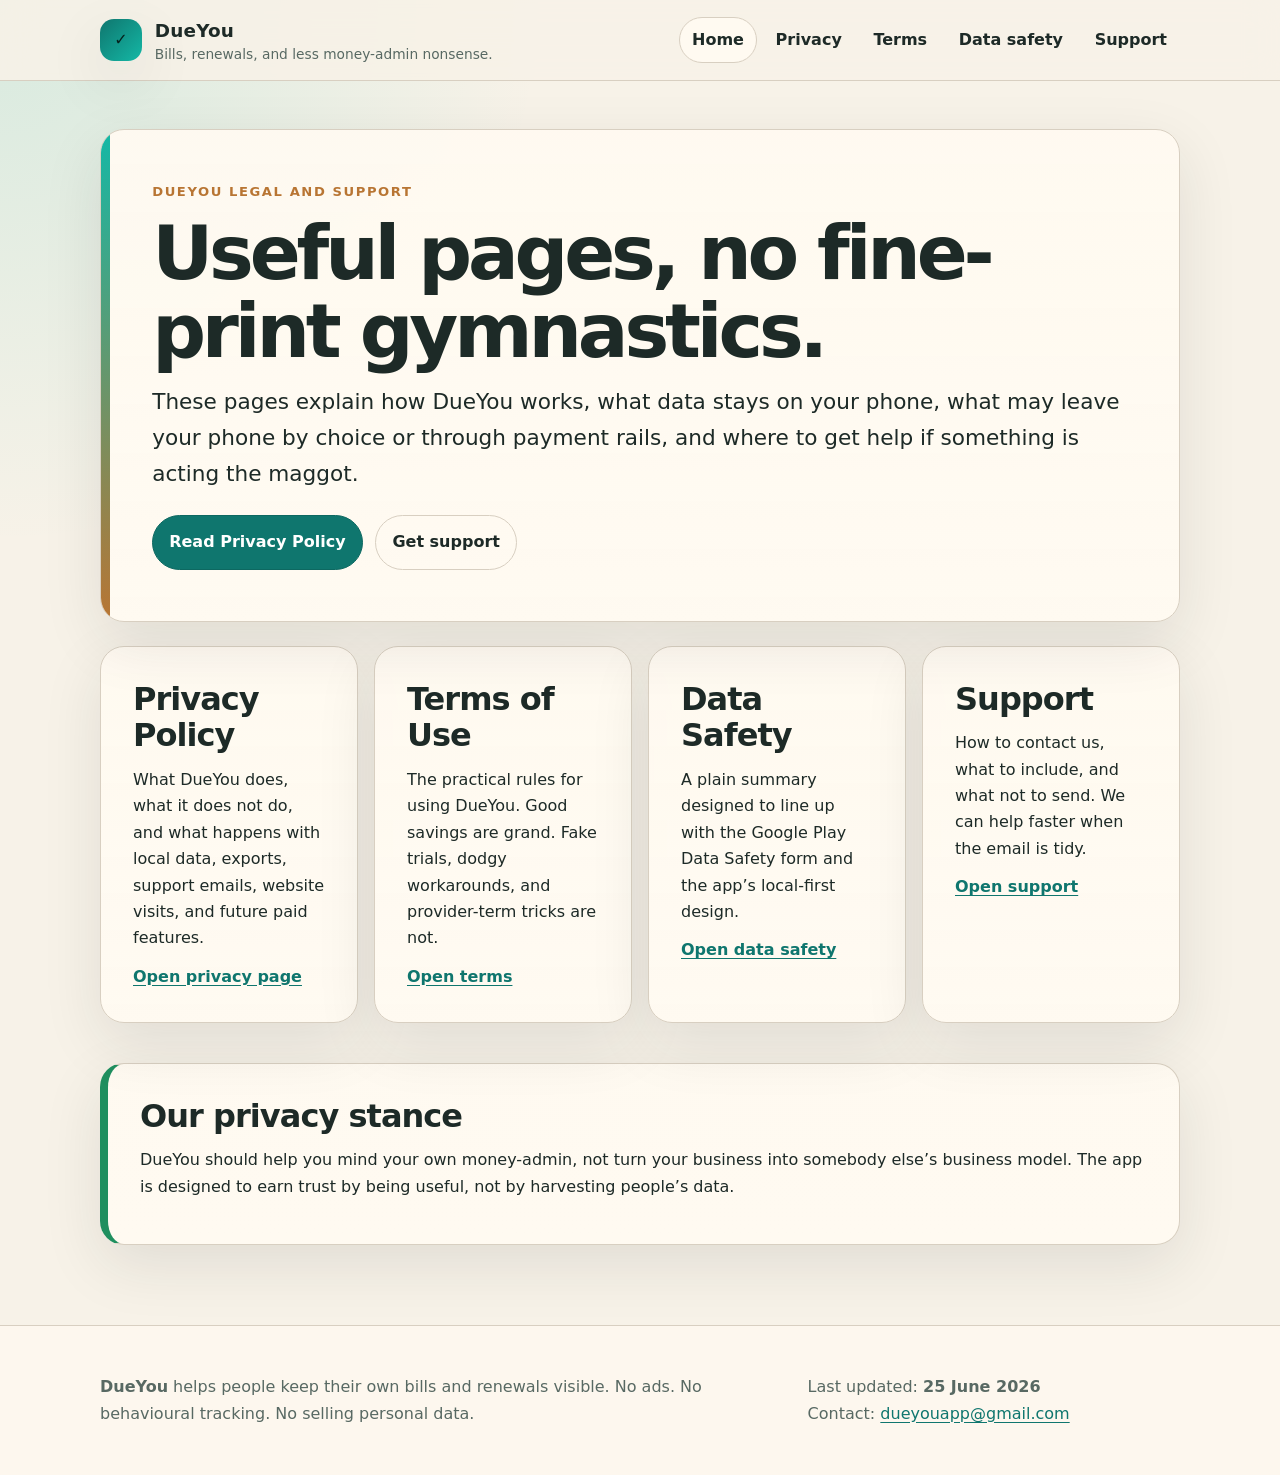
==== commit aa5e6f03: "Add files via upload" ====
--- a/index.html
+++ b/index.html
@@ -4,49 +4,61 @@
   <meta charset="utf-8">
   <meta name="viewport" content="width=device-width, initial-scale=1">
   <meta name="color-scheme" content="light dark">
-  <meta name="description" content="DueYou legal, privacy, terms, support and data safety pages.">
-  <title>DueYou Legal &amp; Support</title>
+  <meta name="description" content="DueYou legal, privacy, data safety and support pages.">
+  <title>DueYou legal and support | DueYou</title>
   <link rel="stylesheet" href="styles.css">
 </head>
 <body>
-<a class="skip-link" href="#content">Skip to content</a>
-<header class="site-header">
-  <div class="wrap nav">
-    <a class="brand" href="index.html" aria-label="DueYou home"><span class="logo" aria-hidden="true">✓</span><span><strong>DueYou</strong><small>You do you. We’ll handle what’s due.</small></span></a>
-    <nav class="nav-links" aria-label="Main navigation">
-      <a href="index.html" aria-current="page">Home</a>
-      <a href="privacy.html">Privacy</a>
-      <a href="terms.html">Terms</a>
-      <a href="support.html">Support</a>
-      <a href="data-safety.html">Data Safety</a>
-    </nav>
+  <a class="skip" href="#main">Skip to content</a>
+  <header class="site-header">
+    <div class="wrap header-grid">
+      <a class="brand" href="index.html" aria-label="DueYou legal and support home">
+        <span class="brand-mark" aria-hidden="true">✓</span>
+        <span>
+          <strong>DueYou</strong>
+          <small>Bills, renewals, and less money-admin nonsense.</small>
+        </span>
+      </a>
+      
+      <nav class="topnav" aria-label="Main pages">
+        <a href="index.html" aria-current="page">Home</a>
+        <a href="privacy.html">Privacy</a>
+        <a href="terms.html">Terms</a>
+        <a href="data-safety.html">Data safety</a>
+        <a href="support.html">Support</a>
+      </nav>
+    </div>
+  </header>
+  <main id="main" class="wrap page">
+    
+<section class="hero">
+  <p class="eyebrow">DueYou legal and support</p>
+  <h1>Useful pages, no fine-print gymnastics.</h1>
+  <p class="lead">These pages explain how DueYou works, what data stays on your phone, what may leave your phone by choice or through payment rails, and where to get help if something is acting the maggot.</p>
+  <div class="hero-actions">
+    <a class="button" href="privacy.html">Read Privacy Policy</a>
+    <a class="button secondary" href="support.html">Get support</a>
   </div>
-</header>
-<main id="content">
-
-<section class="hero"><div class="wrap"><div class="hero-card">
-  <span class="kicker">Bills, renewals and savings — without the snooping</span>
-  <h1>Practical money admin. Private by design.</h1>
-  <p class="lead">DueYou helps people keep bills, renewals, trials, subscriptions and savings decisions tidy. The point is simple: useful help, clear boundaries, and no sneaky carry-on.</p>
-  <div class="badge-row" aria-label="Privacy promises">
-    <span class="badge">No bank links</span><span class="badge">No ads</span><span class="badge">No behaviour tracking</span><span class="badge">No email scanning</span><span class="badge">Local-first</span>
-  </div>
-  <div class="hero-actions"><a class="button" href="privacy.html">Read Privacy</a><a class="button secondary" href="data-safety.html">View Data Safety</a></div>
-</div></div></section>
-<section class="wrap">
-  <div class="good"><strong>What we mean by private:</strong> you use DueYou to track your own bills. We do not track you for ads, sell your behaviour, build marketing profiles, or ask for bank access. Grand and clear.</div>
-  <h2>Choose what you need</h2>
-  <div class="grid">
-    <article class="card"><h3>🔒 Privacy Policy</h3><p>What data stays on your device, what can leave by user action, and what future payment rails may process.</p><p><a href="privacy.html">Open Privacy Policy</a></p></article>
-    <article class="card"><h3>📋 Terms of Use</h3><p>The fair-use rules, no-advice boundaries, safe-saving rules and payment terms.</p><p><a href="terms.html">Open Terms</a></p></article>
-    <article class="card"><h3>🛟 Support</h3><p>How to contact us, what to send, and what not to send. Spoiler: please keep card numbers out of screenshots.</p><p><a href="support.html">Open Support</a></p></article>
-  </div>
-  <h2>Applies to DueYou and related pages</h2>
-  <p>These pages cover <strong>DueYou: Bills &amp; Renewals</strong>, this support/legal website, and any related DueYou app or service that clearly links to these pages. If a future app does something different with data, its page should say that clearly. No buried surprises.</p>
-  <div class="note"><strong>Plain promise:</strong> useful apps should earn trust by being useful, not by harvesting people’s data. That is the line DueYou is built on.</div>
 </section>
 
-</main>
-<footer class="footer"><div class="wrap"><span>© 2026 DueYou. Helpful money admin, no data harvest.</span><span>Last updated: 24 June 2026</span></div></footer>
+<section class="card-grid" aria-label="Main pages">
+  <article class="card"><h2>Privacy Policy</h2><p>What DueYou does, what it does not do, and what happens with local data, exports, support emails, website visits, and future paid features.</p><a href="privacy.html">Open privacy page</a></article>
+  <article class="card"><h2>Terms of Use</h2><p>The practical rules for using DueYou. Good savings are grand. Fake trials, dodgy workarounds, and provider-term tricks are not.</p><a href="terms.html">Open terms</a></article>
+  <article class="card"><h2>Data Safety</h2><p>A plain summary designed to line up with the Google Play Data Safety form and the app’s local-first design.</p><a href="data-safety.html">Open data safety</a></article>
+  <article class="card"><h2>Support</h2><p>How to contact us, what to include, and what not to send. We can help faster when the email is tidy.</p><a href="support.html">Open support</a></article>
+</section>
+
+<section class="notice good">
+  <h2>Our privacy stance</h2>
+  <p>DueYou should help you mind your own money-admin, not turn your business into somebody else’s business model. The app is designed to earn trust by being useful, not by harvesting people’s data.</p>
+</section>
+
+  </main>
+  <footer class="site-footer">
+    <div class="wrap footer-grid">
+      <p><strong>DueYou</strong> helps people keep their own bills and renewals visible. No ads. No behavioural tracking. No selling personal data.</p>
+      <p>Last updated: <strong>25 June 2026</strong><br>Contact: <a href="mailto:dueyouapp@gmail.com">dueyouapp@gmail.com</a></p>
+    </div>
+  </footer>
 </body>
 </html>
--- a/styles.css
+++ b/styles.css
@@ -1,201 +1,13 @@
-:root {
+
+:root{
   color-scheme: light dark;
-  --bg: #fff8ee;
-  --panel: #ffffff;
-  --panel-soft: #fff3df;
-  --text: #172226;
-  --muted: #4f5f64;
-  --line: #dac6aa;
-  --brand: #0f766e;
-  --brand-dark: #084b46;
-  --copper: #b87932;
-  --success: #1f7a3b;
-  --warn: #9b4b1f;
-  --danger: #8a1f1f;
-  --focus: #006fcd;
-  --shadow: 0 16px 40px rgba(23,34,38,.10);
-  --radius-xl: 28px;
-  --radius-lg: 18px;
-  --radius-md: 12px;
-  --max: 1080px;
+  --bg:#f7f2e8; --surface:#fffaf1; --surface-2:#f1eadf; --text:#1d2a27; --muted:#586963;
+  --border:#d8cfc1; --brand:#0f766e; --brand-2:#14b8a6; --accent:#b87533; --good:#1f8f5f; --danger:#b23b3b;
+  --shadow:0 20px 60px rgba(29,42,39,.10); --radius:24px; --max:1080px;
 }
-
-@media (prefers-color-scheme: dark) {
-  :root {
-    --bg: #000000;
-    --panel: #071114;
-    --panel-soft: #0d1c20;
-    --text: #f7f2ea;
-    --muted: #c8d1d3;
-    --line: #2b4147;
-    --brand: #57d6cb;
-    --brand-dark: #9bf1e8;
-    --copper: #e0a45b;
-    --success: #92e5aa;
-    --warn: #ffcb87;
-    --danger: #ffb0a8;
-    --focus: #8fc7ff;
-    --shadow: none;
-  }
-}
-
-@media (prefers-contrast: more) {
-  :root {
-    --bg: #ffffff;
-    --panel: #ffffff;
-    --panel-soft: #f1f1f1;
-    --text: #000000;
-    --muted: #111111;
-    --line: #000000;
-    --brand: #005f56;
-    --brand-dark: #003f39;
-    --copper: #6f3e00;
-    --success: #005c1f;
-    --warn: #673000;
-    --danger: #790000;
-    --shadow: none;
-  }
-}
-
-* { box-sizing: border-box; }
-html { font-size: 16px; }
-body {
-  margin: 0;
-  min-height: 100vh;
-  font-family: system-ui, -apple-system, BlinkMacSystemFont, "Segoe UI", Roboto, Arial, "Noto Sans", sans-serif;
-  line-height: 1.64;
-  color: var(--text);
-  background: var(--bg);
-  text-rendering: optimizeLegibility;
-  -webkit-font-smoothing: antialiased;
-}
-body::before {
-  content: "";
-  position: fixed;
-  inset: 0;
-  pointer-events: none;
-  background:
-    radial-gradient(circle at 12% 0%, rgba(15,118,110,.12), transparent 28rem),
-    radial-gradient(circle at 92% 5%, rgba(184,121,50,.10), transparent 26rem);
-}
-a { color: var(--brand-dark); text-underline-offset: .18em; }
-a:hover { text-decoration-thickness: .14em; }
-a:focus-visible, button:focus-visible { outline: 3px solid var(--focus); outline-offset: 3px; border-radius: 8px; }
-.skip-link {
-  position: absolute;
-  left: -999px;
-  top: .75rem;
-  z-index: 99;
-  background: var(--panel);
-  color: var(--text);
-  border: 2px solid var(--brand);
-  border-radius: var(--radius-md);
-  padding: .75rem 1rem;
-}
-.skip-link:focus { left: .75rem; }
-.wrap { width: min(100% - 2rem, var(--max)); margin: 0 auto; }
-.site-header {
-  position: sticky;
-  top: 0;
-  z-index: 10;
-  background: var(--bg);
-  border-bottom: 1px solid var(--line);
-}
-.nav {
-  display: flex;
-  align-items: center;
-  justify-content: space-between;
-  gap: 1rem;
-  padding: .85rem 0;
-}
-.brand {
-  display: flex;
-  align-items: center;
-  gap: .7rem;
-  text-decoration: none;
-  color: var(--text);
-  min-width: 0;
-}
-.logo {
-  width: 2.4rem;
-  height: 2.4rem;
-  border-radius: 14px;
-  display: grid;
-  place-items: center;
-  background: linear-gradient(135deg, #0f766e, #b87932);
-  color: #ffffff;
-  font-weight: 900;
-  flex: 0 0 auto;
-}
-.brand strong { display: block; font-size: 1.02rem; }
-.brand small { display: block; color: var(--muted); font-size: .82rem; margin-top: -.12rem; white-space: nowrap; overflow: hidden; text-overflow: ellipsis; max-width: 20rem; }
-.nav-links { display: flex; flex-wrap: wrap; justify-content: flex-end; gap: .35rem; }
-.nav-links a { color: var(--text); text-decoration: none; padding: .42rem .66rem; border-radius: 999px; font-size: .92rem; }
-.nav-links a[aria-current="page"], .nav-links a:hover { background: var(--panel-soft); }
-.hero { padding: clamp(2.2rem, 6vw, 5rem) 0 clamp(1.4rem, 4vw, 2.8rem); }
-.hero-card, .panel, .card, .callout, .warning, .good, .note {
-  background: var(--panel);
-  border: 1px solid var(--line);
-  border-radius: var(--radius-lg);
-}
-.hero-card {
-  border-radius: var(--radius-xl);
-  box-shadow: var(--shadow);
-  padding: clamp(1.35rem, 4vw, 3rem);
-}
-.kicker { display: inline-block; font-weight: 800; color: var(--brand-dark); text-transform: uppercase; letter-spacing: .04em; font-size: .78rem; margin-bottom: .85rem; }
-h1, h2, h3 { line-height: 1.16; letter-spacing: -.025em; }
-h1 { font-size: clamp(2rem, 5.7vw, 4.25rem); margin: 0 0 1rem; }
-h2 { font-size: clamp(1.42rem, 3vw, 2.1rem); margin: 2.25rem 0 .85rem; }
-h3 { font-size: 1.13rem; margin: 1.2rem 0 .5rem; }
-p { margin: .72rem 0; }
-.lead { color: var(--muted); font-size: clamp(1.05rem, 2vw, 1.25rem); max-width: 78ch; }
-.hero-actions { display: flex; flex-wrap: wrap; gap: .7rem; margin-top: 1.2rem; }
-.button { display: inline-block; border: 1px solid var(--brand); background: var(--brand); color: #ffffff; text-decoration: none; border-radius: 999px; padding: .7rem 1rem; font-weight: 800; }
-.button.secondary { background: var(--panel); color: var(--brand-dark); }
-.badge-row { display: flex; flex-wrap: wrap; gap: .55rem; margin: 1.1rem 0; }
-.badge { border: 1px solid var(--line); background: var(--panel-soft); color: var(--text); border-radius: 999px; padding: .42rem .68rem; font-size: .9rem; }
-.grid { display: grid; grid-template-columns: repeat(3, minmax(0, 1fr)); gap: 1rem; margin: 1.3rem 0; }
-.grid.two { grid-template-columns: repeat(2, minmax(0, 1fr)); }
-.card, .callout, .warning, .good, .note { padding: 1.05rem; }
-.card h3, .callout h3, .warning h3, .good h3, .note h3 { margin-top: 0; }
-.callout { border-left: .35rem solid var(--brand); }
-.warning { border-left: .35rem solid var(--warn); }
-.good { border-left: .35rem solid var(--success); }
-.note { border-left: .35rem solid var(--copper); }
-.small { color: var(--muted); font-size: .94rem; }
-ul, ol { padding-left: 1.25rem; }
-li { margin: .35rem 0; }
-.table-wrap { overflow-x: auto; margin: 1rem 0; border: 1px solid var(--line); border-radius: var(--radius-lg); background: var(--panel); }
-table { width: 100%; border-collapse: collapse; min-width: 720px; }
-th, td { text-align: left; vertical-align: top; padding: .9rem; border-bottom: 1px solid var(--line); }
-th { background: var(--panel-soft); font-size: .92rem; }
-tr:last-child td { border-bottom: 0; }
-hr { border: 0; border-top: 1px solid var(--line); margin: 2rem 0; }
-main { padding-bottom: 3rem; position: relative; }
-.footer { border-top: 1px solid var(--line); padding: 2rem 0; color: var(--muted); font-size: .94rem; position: relative; }
-.footer .wrap { display: flex; flex-wrap: wrap; justify-content: space-between; gap: 1rem; }
-code { font-family: ui-monospace, SFMono-Regular, Menlo, Monaco, Consolas, monospace; font-size: .92em; background: var(--panel-soft); padding: .1rem .25rem; border-radius: .35rem; }
-
-@media (max-width: 850px) {
-  .site-header { position: static; }
-  .nav { align-items: flex-start; flex-direction: column; }
-  .nav-links { justify-content: flex-start; }
-  .grid, .grid.two { grid-template-columns: 1fr; }
-  .wrap { width: min(100% - 1.1rem, var(--max)); }
-  .hero-card { padding: 1.15rem; border-radius: 22px; }
-  th, td { padding: .75rem; }
-}
-@media (max-width: 430px) {
-  html { font-size: 15.5px; }
-  .brand small { display: none; }
-  .nav-links a { padding: .36rem .5rem; }
-  .button { width: 100%; text-align: center; }
-}
-@media print {
-  .site-header, .footer, .skip-link, .hero-actions { display: none !important; }
-  body { background: #ffffff; color: #000000; }
-  body::before { display: none; }
-  .hero-card, .panel, .card, .callout, .warning, .good, .note, .table-wrap { box-shadow: none; border-color: #777; }
-  a { color: #000000; text-decoration: underline; }
-}
+@media (prefers-color-scheme: dark){:root{--bg:#071411;--surface:#0e211d;--surface-2:#122b25;--text:#fff7e8;--muted:#c8d7d1;--border:#244940;--brand:#5eead4;--brand-2:#99f6e4;--accent:#f0b76a;--good:#86efac;--danger:#fca5a5;--shadow:0 22px 70px rgba(0,0,0,.45)}}
+@media (prefers-contrast: more){:root{--border:currentColor}.card,.section,.summary-card,.notice{border-width:2px}.button{outline:2px solid currentColor}}
+*{box-sizing:border-box}html{font-size:16px;scroll-behavior:smooth}body{margin:0;background:radial-gradient(circle at top left,rgba(20,184,166,.14),transparent 34rem),var(--bg);color:var(--text);font-family:system-ui,-apple-system,BlinkMacSystemFont,"Segoe UI",Roboto,Arial,sans-serif;line-height:1.65;-webkit-font-smoothing:antialiased;text-rendering:optimizeLegibility}.wrap{width:min(var(--max),calc(100% - 32px));margin-inline:auto}.skip{position:absolute;left:-999px;top:auto}.skip:focus{left:1rem;top:1rem;z-index:1000;background:var(--surface);color:var(--text);padding:.75rem 1rem;border-radius:999px;border:2px solid var(--brand)}a{color:var(--brand);text-underline-offset:.18em}a:hover{text-decoration-thickness:2px}.site-header{position:sticky;top:0;z-index:10;background:color-mix(in srgb,var(--bg) 88%,transparent);backdrop-filter:blur(16px);border-bottom:1px solid var(--border)}.header-grid{display:flex;align-items:center;justify-content:space-between;gap:1rem;padding:1rem 0}.brand{display:flex;align-items:center;gap:.8rem;color:var(--text);text-decoration:none;min-width:14rem}.brand-mark{display:grid;place-items:center;width:42px;height:42px;border-radius:14px;background:linear-gradient(135deg,var(--brand),var(--brand-2));color:#06221d;font-weight:900;box-shadow:var(--shadow)}.brand strong{display:block;font-size:1.15rem;letter-spacing:.01em}.brand small{display:block;color:var(--muted);font-size:.86rem;line-height:1.25}.topnav{display:flex;flex-wrap:wrap;justify-content:flex-end;gap:.35rem}.topnav a{padding:.55rem .75rem;border-radius:999px;color:var(--text);text-decoration:none;border:1px solid transparent;font-weight:650}.topnav a:hover,.topnav a[aria-current="page"]{border-color:var(--border);background:var(--surface)}.page{padding:clamp(1.2rem,4vw,3rem) 0 4rem}.hero,.section,.summary-card,.notice,.card{background:linear-gradient(180deg,color-mix(in srgb,var(--surface) 96%,transparent),var(--surface));border:1px solid var(--border);box-shadow:var(--shadow);border-radius:var(--radius)}.hero{padding:clamp(1.4rem,5vw,3.2rem);margin-bottom:1.5rem;overflow:hidden;position:relative}.hero:before{content:"";position:absolute;inset:0 auto 0 0;width:9px;background:linear-gradient(var(--brand-2),var(--accent));border-radius:var(--radius) 0 0 var(--radius)}.eyebrow{text-transform:uppercase;letter-spacing:.12em;font-weight:850;color:var(--accent);font-size:.82rem;margin:0 0 .7rem}.hero h1{font-size:clamp(2rem,7vw,4.7rem);line-height:1.04;margin:.1rem 0 .9rem;letter-spacing:-.055em}.lead{font-size:clamp(1.08rem,2.3vw,1.35rem);max-width:74ch;color:var(--text);margin:0}.meta{color:var(--muted);margin-top:1.25rem}.hero-actions{display:flex;flex-wrap:wrap;gap:.8rem;margin-top:1.5rem}.button{display:inline-flex;align-items:center;justify-content:center;padding:.82rem 1rem;border-radius:999px;background:var(--brand);color:#fff;text-decoration:none;font-weight:800;border:1px solid color-mix(in srgb,var(--brand),#000 12%)}.button.secondary{background:transparent;color:var(--text);border-color:var(--border)}.card-grid{display:grid;grid-template-columns:repeat(4,1fr);gap:1rem;margin:1rem 0 1.5rem}.card,.section,.summary-card,.notice{padding:clamp(1.1rem,3vw,2rem);margin-bottom:1rem}.card h2,.section h2,.summary-card h2,.notice h2{font-size:clamp(1.35rem,3vw,2rem);line-height:1.15;margin:.1rem 0 .8rem;letter-spacing:-.03em}.card p,.section p,.summary-card p,.notice p{margin:.75rem 0}.card a{font-weight:800}.summary-card{border-left:10px solid var(--brand-2);background:linear-gradient(135deg,color-mix(in srgb,var(--surface) 90%,var(--brand-2) 10%),var(--surface))}.notice.good{border-left:8px solid var(--good)}ul{padding-left:1.25rem}li{margin:.35rem 0}.check-list,.danger-list{list-style:none;padding-left:0}.check-list li,.danger-list li{position:relative;padding-left:1.75rem}.check-list li:before{content:"✓";position:absolute;left:0;color:var(--good);font-weight:900}.danger-list li:before{content:"!";position:absolute;left:0;top:.1rem;display:grid;place-items:center;width:1.15rem;height:1.15rem;border-radius:999px;background:var(--danger);color:#fff;font-size:.75rem;font-weight:900}.table-wrap{overflow-x:auto;border:1px solid var(--border);border-radius:18px;background:var(--surface-2)}table{width:100%;border-collapse:collapse;min-width:720px}th,td{text-align:left;vertical-align:top;padding:1rem;border-bottom:1px solid var(--border)}th{font-size:.9rem;text-transform:uppercase;letter-spacing:.07em;color:var(--muted);background:color-mix(in srgb,var(--surface-2) 88%,var(--brand) 12%)}tr:last-child td{border-bottom:0}.site-footer{border-top:1px solid var(--border);padding:2rem 0;background:color-mix(in srgb,var(--surface) 72%,transparent)}.footer-grid{display:grid;grid-template-columns:1.3fr .7fr;gap:1rem;color:var(--muted)}
+@media (max-width:900px){.header-grid{align-items:flex-start;flex-direction:column}.topnav{justify-content:flex-start}.card-grid{grid-template-columns:repeat(2,1fr)}.footer-grid{grid-template-columns:1fr}}
+@media (max-width:560px){.wrap{width:min(100% - 24px,var(--max))}.brand small{display:none}.topnav{gap:.25rem}.topnav a{font-size:.92rem;padding:.48rem .62rem}.card-grid{grid-template-columns:1fr}.hero{padding:1.25rem 1.1rem 1.35rem}.section,.summary-card,.notice,.card{padding:1rem}.hero h1{letter-spacing:-.035em}body{line-height:1.6}table{min-width:640px}}
+@media print{body{background:#fff;color:#000}.site-header,.site-footer,.hero-actions{display:none}.hero,.section,.summary-card,.notice,.card{box-shadow:none;border:1px solid #999;background:#fff}a{color:#000}}
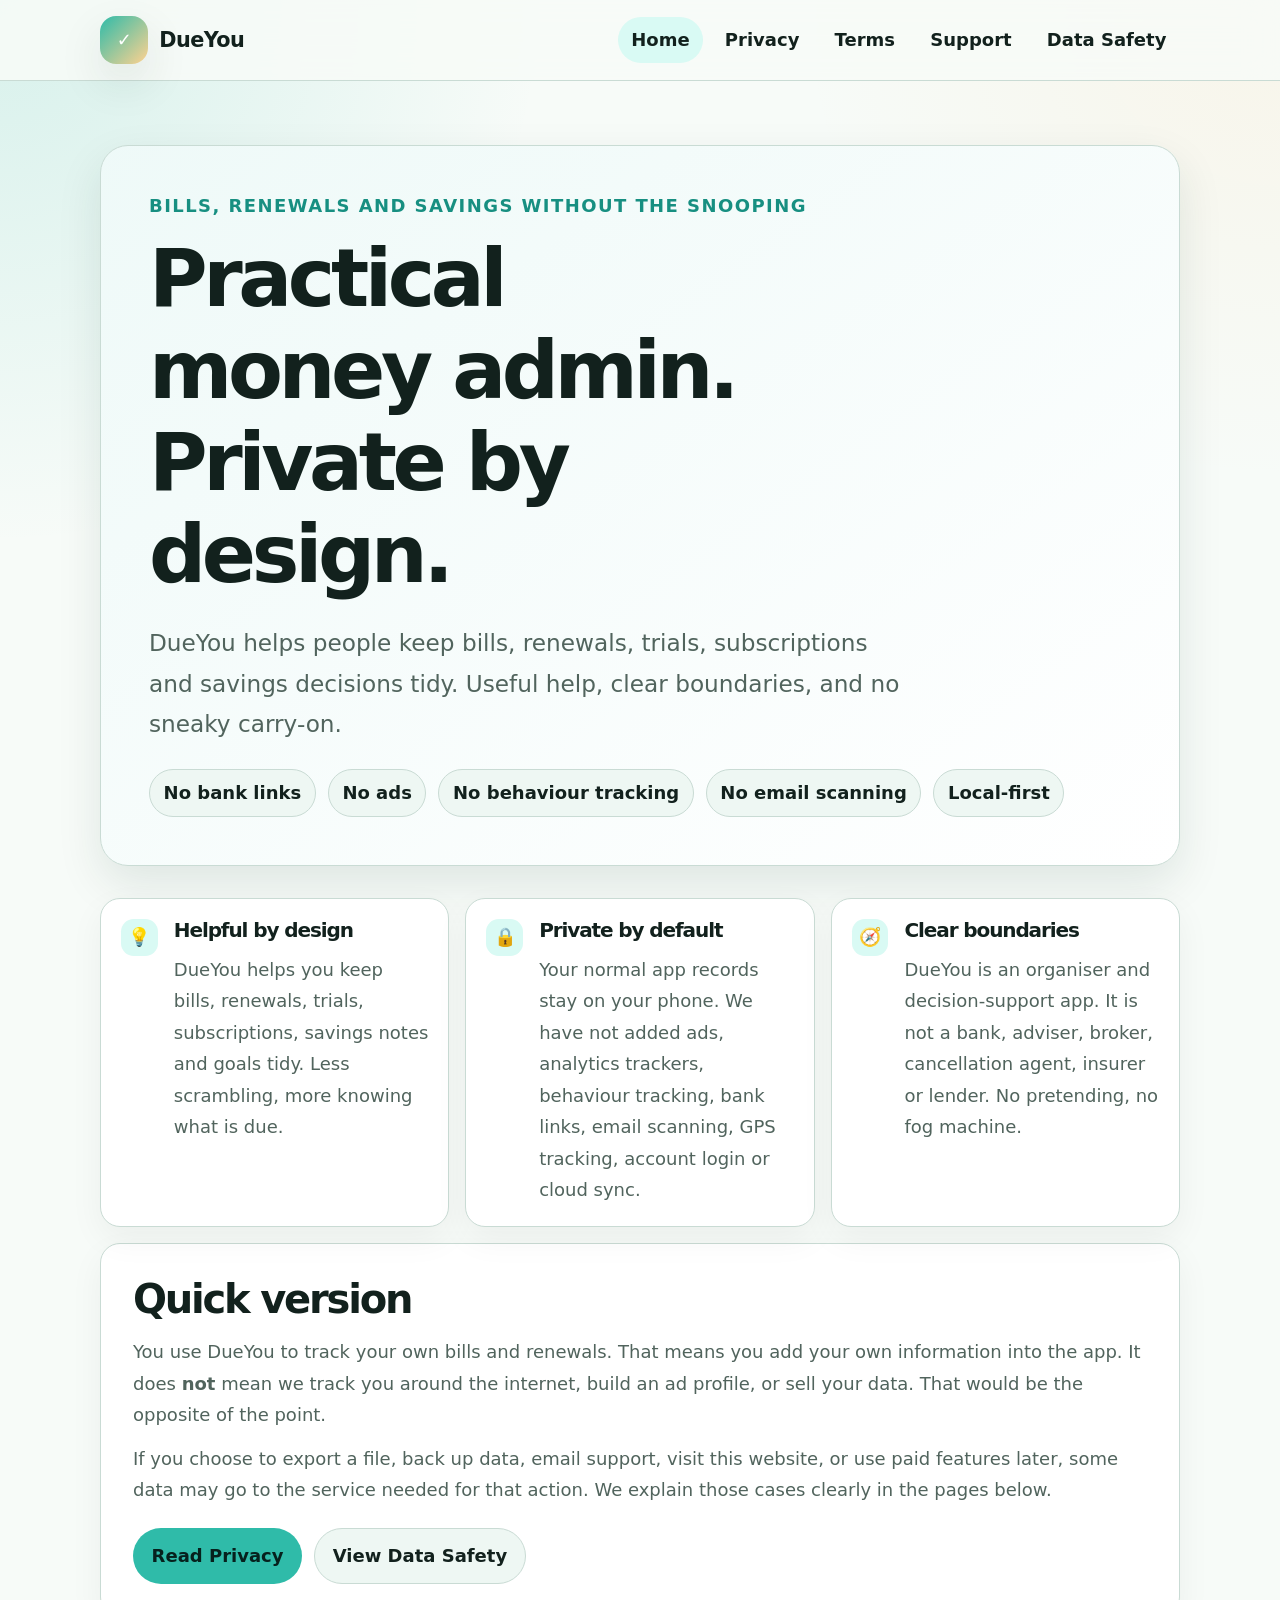
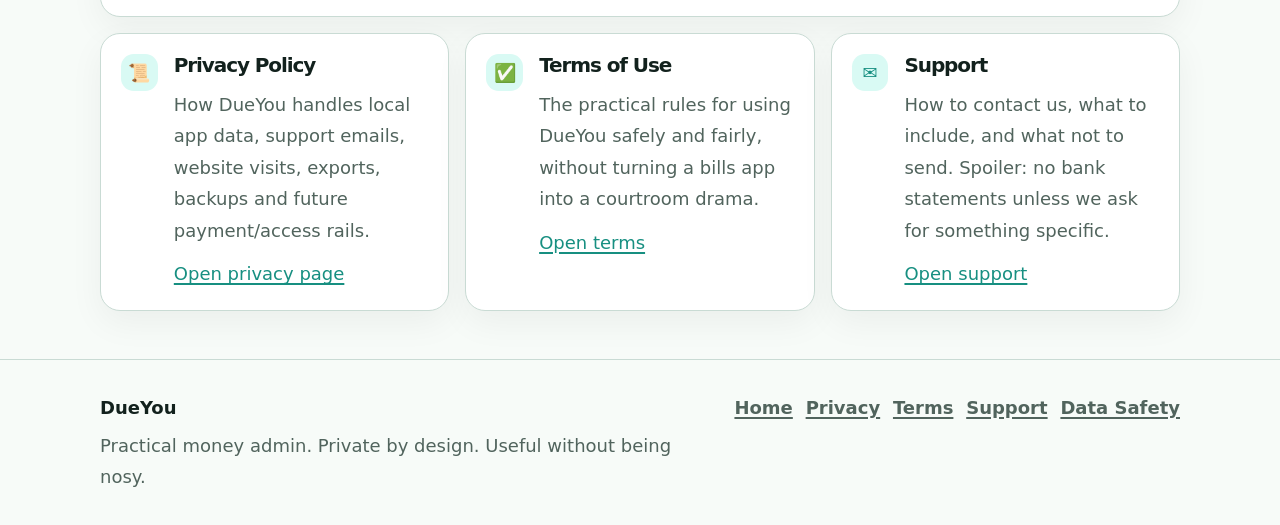
==== commit 770433de: "Add files via upload" ====
--- a/index.html
+++ b/index.html
@@ -4,60 +4,126 @@
   <meta charset="utf-8">
   <meta name="viewport" content="width=device-width, initial-scale=1">
   <meta name="color-scheme" content="light dark">
-  <meta name="description" content="DueYou legal, privacy, data safety and support pages.">
-  <title>DueYou legal and support | DueYou</title>
+  <title>Home | DueYou</title>
+  <meta name="description" content="DueYou helps people keep bills, renewals, trials, subscriptions and savings decisions tidy. Useful help, clear boundaries, and no sneaky carry-on.">
   <link rel="stylesheet" href="styles.css">
 </head>
 <body>
-  <a class="skip" href="#main">Skip to content</a>
+  <a class="skip-link" href="#main">Skip to content</a>
+
   <header class="site-header">
-    <div class="wrap header-grid">
-      <a class="brand" href="index.html" aria-label="DueYou legal and support home">
+    <div class="shell header-inner">
+      <a class="brand" href="index.html" aria-label="DueYou home">
         <span class="brand-mark" aria-hidden="true">✓</span>
-        <span>
-          <strong>DueYou</strong>
-          <small>Bills, renewals, and less money-admin nonsense.</small>
-        </span>
+        <span class="brand-text">DueYou</span>
       </a>
-      
-      <nav class="topnav" aria-label="Main pages">
-        <a href="index.html" aria-current="page">Home</a>
-        <a href="privacy.html">Privacy</a>
-        <a href="terms.html">Terms</a>
-        <a href="data-safety.html">Data safety</a>
-        <a href="support.html">Support</a>
+      <nav class="site-nav" aria-label="Main navigation">
+          <a class="nav-link active" href="index.html" aria-current="page">Home</a>
+          <a class="nav-link " href="privacy.html">Privacy</a>
+          <a class="nav-link " href="terms.html">Terms</a>
+          <a class="nav-link " href="support.html">Support</a>
+          <a class="nav-link " href="data-safety.html">Data Safety</a>
       </nav>
     </div>
   </header>
-  <main id="main" class="wrap page">
+
+  <main id="main" class="shell">
+    <section class="hero">
+      <p class="kicker">Bills, renewals and savings without the snooping</p>
+      <h1>Practical money admin. Private by design.</h1>
+      <p class="lead">DueYou helps people keep bills, renewals, trials, subscriptions and savings decisions tidy. Useful help, clear boundaries, and no sneaky carry-on.</p>
+      <div class="badges" aria-label="Key points">
+        <span class="badge">No bank links</span>
+<span class="badge">No ads</span>
+<span class="badge">No behaviour tracking</span>
+<span class="badge">No email scanning</span>
+<span class="badge">Local-first</span>
+      </div>
+      
+    </section>
+
     
-<section class="hero">
-  <p class="eyebrow">DueYou legal and support</p>
-  <h1>Useful pages, no fine-print gymnastics.</h1>
-  <p class="lead">These pages explain how DueYou works, what data stays on your phone, what may leave your phone by choice or through payment rails, and where to get help if something is acting the maggot.</p>
-  <div class="hero-actions">
-    <a class="button" href="privacy.html">Read Privacy Policy</a>
-    <a class="button secondary" href="support.html">Get support</a>
-  </div>
-</section>
+    <section class="section-grid">
+      
+      <article class="card">
+        <div class="card-icon" aria-hidden="true">💡</div>
+        <div>
+          <h3>Helpful by design</h3>
+          <p>DueYou helps you keep bills, renewals, trials, subscriptions, savings notes and goals tidy. Less scrambling, more knowing what is due.</p>
+        </div>
+      </article>
+    
+      
+      <article class="card">
+        <div class="card-icon" aria-hidden="true">🔒</div>
+        <div>
+          <h3>Private by default</h3>
+          <p>Your normal app records stay on your phone. We have not added ads, analytics trackers, behaviour tracking, bank links, email scanning, GPS tracking, account login or cloud sync.</p>
+        </div>
+      </article>
+    
+      
+      <article class="card">
+        <div class="card-icon" aria-hidden="true">🧭</div>
+        <div>
+          <h3>Clear boundaries</h3>
+          <p>DueYou is an organiser and decision-support app. It is not a bank, adviser, broker, cancellation agent, insurer or lender. No pretending, no fog machine.</p>
+        </div>
+      </article>
+    
+    </section>
 
-<section class="card-grid" aria-label="Main pages">
-  <article class="card"><h2>Privacy Policy</h2><p>What DueYou does, what it does not do, and what happens with local data, exports, support emails, website visits, and future paid features.</p><a href="privacy.html">Open privacy page</a></article>
-  <article class="card"><h2>Terms of Use</h2><p>The practical rules for using DueYou. Good savings are grand. Fake trials, dodgy workarounds, and provider-term tricks are not.</p><a href="terms.html">Open terms</a></article>
-  <article class="card"><h2>Data Safety</h2><p>A plain summary designed to line up with the Google Play Data Safety form and the app’s local-first design.</p><a href="data-safety.html">Open data safety</a></article>
-  <article class="card"><h2>Support</h2><p>How to contact us, what to include, and what not to send. We can help faster when the email is tidy.</p><a href="support.html">Open support</a></article>
-</section>
+    <section class="panel">
+      <h2>Quick version</h2>
+      <p>You use DueYou to track your own bills and renewals. That means you add your own information into the app. It does <strong>not</strong> mean we track you around the internet, build an ad profile, or sell your data. That would be the opposite of the point.</p>
+      <p>If you choose to export a file, back up data, email support, visit this website, or use paid features later, some data may go to the service needed for that action. We explain those cases clearly in the pages below.</p>
+      <div class="action-row">
+        <a class="button primary" href="privacy.html">Read Privacy</a>
+        <a class="button secondary" href="data-safety.html">View Data Safety</a>
+      </div>
+    </section>
 
-<section class="notice good">
-  <h2>Our privacy stance</h2>
-  <p>DueYou should help you mind your own money-admin, not turn your business into somebody else’s business model. The app is designed to earn trust by being useful, not by harvesting people’s data.</p>
-</section>
+    <section class="section-grid">
+      
+      <article class="card">
+        <div class="card-icon" aria-hidden="true">📜</div>
+        <div>
+          <h3>Privacy Policy</h3>
+          <p>How DueYou handles local app data, support emails, website visits, exports, backups and future payment/access rails.</p><p><a href="privacy.html">Open privacy page</a></p>
+        </div>
+      </article>
+    
+      
+      <article class="card">
+        <div class="card-icon" aria-hidden="true">✅</div>
+        <div>
+          <h3>Terms of Use</h3>
+          <p>The practical rules for using DueYou safely and fairly, without turning a bills app into a courtroom drama.</p><p><a href="terms.html">Open terms</a></p>
+        </div>
+      </article>
+    
+      
+      <article class="card">
+        <div class="card-icon" aria-hidden="true">✉️</div>
+        <div>
+          <h3>Support</h3>
+          <p>How to contact us, what to include, and what not to send. Spoiler: no bank statements unless we ask for something specific.</p><p><a href="support.html">Open support</a></p>
+        </div>
+      </article>
+    
+    </section>
 
   </main>
+
   <footer class="site-footer">
-    <div class="wrap footer-grid">
-      <p><strong>DueYou</strong> helps people keep their own bills and renewals visible. No ads. No behavioural tracking. No selling personal data.</p>
-      <p>Last updated: <strong>25 June 2026</strong><br>Contact: <a href="mailto:dueyouapp@gmail.com">dueyouapp@gmail.com</a></p>
+    <div class="shell footer-grid">
+      <div>
+        <strong>DueYou</strong>
+        <p>Practical money admin. Private by design. Useful without being nosy.</p>
+      </div>
+      <div class="footer-links">
+        <a href="index.html">Home</a><a href="privacy.html">Privacy</a><a href="terms.html">Terms</a><a href="support.html">Support</a><a href="data-safety.html">Data Safety</a>
+      </div>
     </div>
   </footer>
 </body>
--- a/styles.css
+++ b/styles.css
@@ -1,13 +1,511 @@
-
-:root{
+:root {
   color-scheme: light dark;
-  --bg:#f7f2e8; --surface:#fffaf1; --surface-2:#f1eadf; --text:#1d2a27; --muted:#586963;
-  --border:#d8cfc1; --brand:#0f766e; --brand-2:#14b8a6; --accent:#b87533; --good:#1f8f5f; --danger:#b23b3b;
-  --shadow:0 20px 60px rgba(29,42,39,.10); --radius:24px; --max:1080px;
-}
-@media (prefers-color-scheme: dark){:root{--bg:#071411;--surface:#0e211d;--surface-2:#122b25;--text:#fff7e8;--muted:#c8d7d1;--border:#244940;--brand:#5eead4;--brand-2:#99f6e4;--accent:#f0b76a;--good:#86efac;--danger:#fca5a5;--shadow:0 22px 70px rgba(0,0,0,.45)}}
-@media (prefers-contrast: more){:root{--border:currentColor}.card,.section,.summary-card,.notice{border-width:2px}.button{outline:2px solid currentColor}}
-*{box-sizing:border-box}html{font-size:16px;scroll-behavior:smooth}body{margin:0;background:radial-gradient(circle at top left,rgba(20,184,166,.14),transparent 34rem),var(--bg);color:var(--text);font-family:system-ui,-apple-system,BlinkMacSystemFont,"Segoe UI",Roboto,Arial,sans-serif;line-height:1.65;-webkit-font-smoothing:antialiased;text-rendering:optimizeLegibility}.wrap{width:min(var(--max),calc(100% - 32px));margin-inline:auto}.skip{position:absolute;left:-999px;top:auto}.skip:focus{left:1rem;top:1rem;z-index:1000;background:var(--surface);color:var(--text);padding:.75rem 1rem;border-radius:999px;border:2px solid var(--brand)}a{color:var(--brand);text-underline-offset:.18em}a:hover{text-decoration-thickness:2px}.site-header{position:sticky;top:0;z-index:10;background:color-mix(in srgb,var(--bg) 88%,transparent);backdrop-filter:blur(16px);border-bottom:1px solid var(--border)}.header-grid{display:flex;align-items:center;justify-content:space-between;gap:1rem;padding:1rem 0}.brand{display:flex;align-items:center;gap:.8rem;color:var(--text);text-decoration:none;min-width:14rem}.brand-mark{display:grid;place-items:center;width:42px;height:42px;border-radius:14px;background:linear-gradient(135deg,var(--brand),var(--brand-2));color:#06221d;font-weight:900;box-shadow:var(--shadow)}.brand strong{display:block;font-size:1.15rem;letter-spacing:.01em}.brand small{display:block;color:var(--muted);font-size:.86rem;line-height:1.25}.topnav{display:flex;flex-wrap:wrap;justify-content:flex-end;gap:.35rem}.topnav a{padding:.55rem .75rem;border-radius:999px;color:var(--text);text-decoration:none;border:1px solid transparent;font-weight:650}.topnav a:hover,.topnav a[aria-current="page"]{border-color:var(--border);background:var(--surface)}.page{padding:clamp(1.2rem,4vw,3rem) 0 4rem}.hero,.section,.summary-card,.notice,.card{background:linear-gradient(180deg,color-mix(in srgb,var(--surface) 96%,transparent),var(--surface));border:1px solid var(--border);box-shadow:var(--shadow);border-radius:var(--radius)}.hero{padding:clamp(1.4rem,5vw,3.2rem);margin-bottom:1.5rem;overflow:hidden;position:relative}.hero:before{content:"";position:absolute;inset:0 auto 0 0;width:9px;background:linear-gradient(var(--brand-2),var(--accent));border-radius:var(--radius) 0 0 var(--radius)}.eyebrow{text-transform:uppercase;letter-spacing:.12em;font-weight:850;color:var(--accent);font-size:.82rem;margin:0 0 .7rem}.hero h1{font-size:clamp(2rem,7vw,4.7rem);line-height:1.04;margin:.1rem 0 .9rem;letter-spacing:-.055em}.lead{font-size:clamp(1.08rem,2.3vw,1.35rem);max-width:74ch;color:var(--text);margin:0}.meta{color:var(--muted);margin-top:1.25rem}.hero-actions{display:flex;flex-wrap:wrap;gap:.8rem;margin-top:1.5rem}.button{display:inline-flex;align-items:center;justify-content:center;padding:.82rem 1rem;border-radius:999px;background:var(--brand);color:#fff;text-decoration:none;font-weight:800;border:1px solid color-mix(in srgb,var(--brand),#000 12%)}.button.secondary{background:transparent;color:var(--text);border-color:var(--border)}.card-grid{display:grid;grid-template-columns:repeat(4,1fr);gap:1rem;margin:1rem 0 1.5rem}.card,.section,.summary-card,.notice{padding:clamp(1.1rem,3vw,2rem);margin-bottom:1rem}.card h2,.section h2,.summary-card h2,.notice h2{font-size:clamp(1.35rem,3vw,2rem);line-height:1.15;margin:.1rem 0 .8rem;letter-spacing:-.03em}.card p,.section p,.summary-card p,.notice p{margin:.75rem 0}.card a{font-weight:800}.summary-card{border-left:10px solid var(--brand-2);background:linear-gradient(135deg,color-mix(in srgb,var(--surface) 90%,var(--brand-2) 10%),var(--surface))}.notice.good{border-left:8px solid var(--good)}ul{padding-left:1.25rem}li{margin:.35rem 0}.check-list,.danger-list{list-style:none;padding-left:0}.check-list li,.danger-list li{position:relative;padding-left:1.75rem}.check-list li:before{content:"✓";position:absolute;left:0;color:var(--good);font-weight:900}.danger-list li:before{content:"!";position:absolute;left:0;top:.1rem;display:grid;place-items:center;width:1.15rem;height:1.15rem;border-radius:999px;background:var(--danger);color:#fff;font-size:.75rem;font-weight:900}.table-wrap{overflow-x:auto;border:1px solid var(--border);border-radius:18px;background:var(--surface-2)}table{width:100%;border-collapse:collapse;min-width:720px}th,td{text-align:left;vertical-align:top;padding:1rem;border-bottom:1px solid var(--border)}th{font-size:.9rem;text-transform:uppercase;letter-spacing:.07em;color:var(--muted);background:color-mix(in srgb,var(--surface-2) 88%,var(--brand) 12%)}tr:last-child td{border-bottom:0}.site-footer{border-top:1px solid var(--border);padding:2rem 0;background:color-mix(in srgb,var(--surface) 72%,transparent)}.footer-grid{display:grid;grid-template-columns:1.3fr .7fr;gap:1rem;color:var(--muted)}
-@media (max-width:900px){.header-grid{align-items:flex-start;flex-direction:column}.topnav{justify-content:flex-start}.card-grid{grid-template-columns:repeat(2,1fr)}.footer-grid{grid-template-columns:1fr}}
-@media (max-width:560px){.wrap{width:min(100% - 24px,var(--max))}.brand small{display:none}.topnav{gap:.25rem}.topnav a{font-size:.92rem;padding:.48rem .62rem}.card-grid{grid-template-columns:1fr}.hero{padding:1.25rem 1.1rem 1.35rem}.section,.summary-card,.notice,.card{padding:1rem}.hero h1{letter-spacing:-.035em}body{line-height:1.6}table{min-width:640px}}
-@media print{body{background:#fff;color:#000}.site-header,.site-footer,.hero-actions{display:none}.hero,.section,.summary-card,.notice,.card{box-shadow:none;border:1px solid #999;background:#fff}a{color:#000}}
+  --bg: #f7fbf8;
+  --bg-soft: #eef7f3;
+  --card: #ffffff;
+  --card-strong: #ffffff;
+  --text: #12211d;
+  --muted: #51645d;
+  --line: #c9dbd4;
+  --brand: #2fbba9;
+  --brand-strong: #178f81;
+  --brand-soft: #d9faf4;
+  --cream: #fff8ec;
+  --shadow: 0 18px 45px rgba(12, 50, 44, 0.10);
+  --radius-lg: 28px;
+  --radius-md: 20px;
+  --radius-sm: 999px;
+  --max: 1080px;
+}
+
+@media (prefers-color-scheme: dark) {
+  :root {
+    --bg: #071210;
+    --bg-soft: #0d1d1a;
+    --card: #0f211d;
+    --card-strong: #102a25;
+    --text: #f7f3ea;
+    --muted: #bfd0ca;
+    --line: #27423c;
+    --brand: #67e6d3;
+    --brand-strong: #8af5e3;
+    --brand-soft: #143a35;
+    --cream: #211e17;
+    --shadow: 0 22px 55px rgba(0, 0, 0, 0.38);
+  }
+}
+
+@media (prefers-contrast: more) {
+  :root {
+    --line: #60746d;
+    --muted: #263630;
+  }
+  @media (prefers-color-scheme: dark) {
+    :root {
+      --line: #93aaa2;
+      --muted: #e2eee9;
+    }
+  }
+}
+
+* {
+  box-sizing: border-box;
+}
+
+html {
+  min-height: 100%;
+  scroll-behavior: smooth;
+  -webkit-text-size-adjust: 100%;
+}
+
+body {
+  min-height: 100%;
+  margin: 0;
+  font-family: Inter, ui-sans-serif, system-ui, -apple-system, BlinkMacSystemFont, "Segoe UI", Roboto, Arial, sans-serif;
+  font-size: 18px;
+  line-height: 1.75;
+  background:
+    radial-gradient(circle at top left, rgba(47, 187, 169, 0.16), transparent 34rem),
+    radial-gradient(circle at top right, rgba(255, 189, 105, 0.10), transparent 30rem),
+    var(--bg);
+  color: var(--text);
+}
+
+a {
+  color: var(--brand-strong);
+  text-decoration-thickness: 0.12em;
+  text-underline-offset: 0.18em;
+}
+
+a:hover,
+a:focus-visible {
+  text-decoration-thickness: 0.18em;
+}
+
+.skip-link {
+  position: absolute;
+  left: 1rem;
+  top: 0.5rem;
+  transform: translateY(-160%);
+  background: var(--card);
+  color: var(--text);
+  padding: 0.7rem 1rem;
+  border: 2px solid var(--brand);
+  border-radius: 12px;
+  z-index: 1000;
+}
+
+.skip-link:focus {
+  transform: translateY(0);
+}
+
+.shell {
+  width: min(var(--max), calc(100% - 2rem));
+  margin-inline: auto;
+}
+
+.site-header {
+  position: sticky;
+  top: 0;
+  z-index: 10;
+  background: color-mix(in srgb, var(--bg) 88%, transparent);
+  backdrop-filter: blur(16px);
+  border-bottom: 1px solid var(--line);
+}
+
+.header-inner {
+  display: grid;
+  grid-template-columns: auto 1fr;
+  align-items: center;
+  gap: 1.2rem;
+  padding: 1rem 0;
+}
+
+.brand {
+  display: inline-flex;
+  align-items: center;
+  gap: 0.7rem;
+  color: var(--text);
+  text-decoration: none;
+  font-weight: 800;
+  letter-spacing: -0.03em;
+  min-width: max-content;
+}
+
+.brand-mark {
+  display: inline-grid;
+  place-items: center;
+  width: 3rem;
+  height: 3rem;
+  border-radius: 1rem;
+  color: white;
+  background:
+    linear-gradient(135deg, var(--brand), #ffd28f);
+  box-shadow: var(--shadow);
+  font-weight: 900;
+}
+
+.brand-text {
+  font-size: 1.3rem;
+}
+
+.site-nav {
+  display: flex;
+  justify-content: flex-end;
+  gap: 0.5rem;
+  flex-wrap: wrap;
+}
+
+.nav-link {
+  display: inline-flex;
+  align-items: center;
+  min-height: 44px;
+  padding: 0.45rem 0.85rem;
+  border-radius: var(--radius-sm);
+  color: var(--text);
+  text-decoration: none;
+  font-weight: 700;
+}
+
+.nav-link:hover,
+.nav-link:focus-visible,
+.nav-link.active {
+  background: var(--brand-soft);
+  color: var(--text);
+  outline: none;
+}
+
+.hero {
+  margin: 4rem 0 2rem;
+  padding: clamp(1.4rem, 4vw, 3rem);
+  border: 1px solid var(--line);
+  border-radius: var(--radius-lg);
+  background:
+    linear-gradient(145deg, color-mix(in srgb, var(--card-strong) 92%, var(--brand) 8%), var(--card));
+  box-shadow: var(--shadow);
+}
+
+.kicker {
+  margin: 0 0 0.9rem;
+  color: var(--brand-strong);
+  font-weight: 900;
+  letter-spacing: 0.08em;
+  text-transform: uppercase;
+  line-height: 1.35;
+}
+
+h1,
+h2,
+h3 {
+  line-height: 1.15;
+  letter-spacing: -0.055em;
+  margin: 0;
+}
+
+h1 {
+  font-size: clamp(2.35rem, 8vw, 5rem);
+  max-width: 11ch;
+}
+
+.lead {
+  max-width: 760px;
+  margin: 1.4rem 0 0;
+  font-size: clamp(1.1rem, 2.2vw, 1.45rem);
+  color: var(--muted);
+}
+
+.meta {
+  margin-top: 1.4rem;
+  color: var(--muted);
+  font-size: 1rem;
+}
+
+.badges {
+  display: flex;
+  flex-wrap: wrap;
+  gap: 0.75rem;
+  margin-top: 1.5rem;
+}
+
+.badge {
+  display: inline-flex;
+  align-items: center;
+  min-height: 42px;
+  padding: 0.45rem 0.85rem;
+  border: 1px solid var(--line);
+  border-radius: var(--radius-sm);
+  background: var(--bg-soft);
+  font-weight: 750;
+}
+
+.section-grid {
+  display: grid;
+  grid-template-columns: repeat(3, minmax(0, 1fr));
+  gap: 1rem;
+  margin: 1rem 0;
+}
+
+.card,
+.panel {
+  border: 1px solid var(--line);
+  border-radius: var(--radius-md);
+  background: var(--card);
+  box-shadow: 0 12px 34px rgba(0, 0, 0, 0.05);
+}
+
+.card {
+  padding: 1.25rem;
+  display: grid;
+  grid-template-columns: auto 1fr;
+  gap: 1rem;
+}
+
+.card-icon {
+  display: grid;
+  place-items: center;
+  width: 2.3rem;
+  height: 2.3rem;
+  border-radius: 0.8rem;
+  background: var(--brand-soft);
+  color: var(--brand-strong);
+  font-weight: 900;
+}
+
+.card h3 {
+  font-size: 1.25rem;
+  margin-bottom: 0.45rem;
+}
+
+.card p,
+.panel p,
+li {
+  color: var(--muted);
+}
+
+.card p,
+.panel p {
+  margin: 0.75rem 0 0;
+}
+
+.panel {
+  margin: 1rem 0;
+  padding: clamp(1.2rem, 3vw, 2rem);
+}
+
+.panel h2 {
+  font-size: clamp(1.6rem, 4vw, 2.5rem);
+  margin-bottom: 0.9rem;
+}
+
+.check-list {
+  padding-left: 1.2rem;
+  margin: 0.8rem 0 0;
+}
+
+.check-list li {
+  margin: 0.45rem 0;
+}
+
+.action-row {
+  display: flex;
+  flex-wrap: wrap;
+  gap: 0.75rem;
+  margin-top: 1.4rem;
+}
+
+.button {
+  display: inline-flex;
+  align-items: center;
+  justify-content: center;
+  min-height: 48px;
+  padding: 0.7rem 1.1rem;
+  border-radius: var(--radius-sm);
+  font-weight: 850;
+  text-decoration: none;
+  border: 1px solid var(--line);
+}
+
+.button.primary {
+  background: var(--brand);
+  color: #06211d;
+  border-color: transparent;
+}
+
+.button.secondary {
+  background: var(--bg-soft);
+  color: var(--text);
+}
+
+.table-wrap {
+  overflow-x: auto;
+  margin-top: 1rem;
+  border: 1px solid var(--line);
+  border-radius: 16px;
+}
+
+table {
+  width: 100%;
+  border-collapse: collapse;
+  min-width: 600px;
+  background: var(--card);
+}
+
+th,
+td {
+  text-align: left;
+  vertical-align: top;
+  padding: 0.95rem;
+  border-bottom: 1px solid var(--line);
+}
+
+tr:last-child th,
+tr:last-child td {
+  border-bottom: 0;
+}
+
+th {
+  width: 34%;
+  color: var(--text);
+}
+
+td {
+  color: var(--muted);
+}
+
+.site-footer {
+  margin-top: 3rem;
+  padding: 2rem 0;
+  border-top: 1px solid var(--line);
+}
+
+.footer-grid {
+  display: grid;
+  grid-template-columns: 1fr auto;
+  gap: 1rem;
+  align-items: start;
+}
+
+.site-footer p {
+  margin: 0.4rem 0 0;
+  color: var(--muted);
+}
+
+.footer-links {
+  display: flex;
+  gap: 0.8rem;
+  flex-wrap: wrap;
+  justify-content: flex-end;
+}
+
+.footer-links a {
+  color: var(--muted);
+  font-weight: 700;
+}
+
+@media (max-width: 820px) {
+  body {
+    font-size: 17px;
+  }
+
+  .header-inner {
+    grid-template-columns: 1fr;
+    gap: 0.8rem;
+  }
+
+  .site-nav {
+    justify-content: flex-start;
+    overflow-x: auto;
+    flex-wrap: nowrap;
+    padding-bottom: 0.15rem;
+    scrollbar-width: thin;
+  }
+
+  .nav-link {
+    white-space: nowrap;
+  }
+
+  .hero {
+    margin-top: 1.2rem;
+  }
+
+  h1 {
+    max-width: 12ch;
+  }
+
+  .section-grid {
+    grid-template-columns: 1fr;
+  }
+
+  .footer-grid {
+    grid-template-columns: 1fr;
+  }
+
+  .footer-links {
+    justify-content: flex-start;
+  }
+}
+
+@media (max-width: 420px) {
+  .shell {
+    width: min(100% - 1rem, var(--max));
+  }
+
+  body {
+    font-size: 16px;
+  }
+
+  .hero,
+  .panel,
+  .card {
+    border-radius: 20px;
+  }
+
+  .brand-mark {
+    width: 2.6rem;
+    height: 2.6rem;
+  }
+
+  h1 {
+    font-size: clamp(2rem, 12vw, 3.2rem);
+  }
+
+  .badge {
+    width: 100%;
+    justify-content: center;
+  }
+
+  .button {
+    width: 100%;
+  }
+}
+
+@media print {
+  .site-header,
+  .site-footer,
+  .skip-link,
+  .action-row {
+    display: none;
+  }
+
+  body {
+    background: white;
+    color: black;
+    font-size: 12pt;
+  }
+
+  .shell {
+    width: 100%;
+  }
+
+  .hero,
+  .panel,
+  .card {
+    box-shadow: none;
+    border-color: #999;
+    break-inside: avoid;
+  }
+
+  a {
+    color: black;
+  }
+}
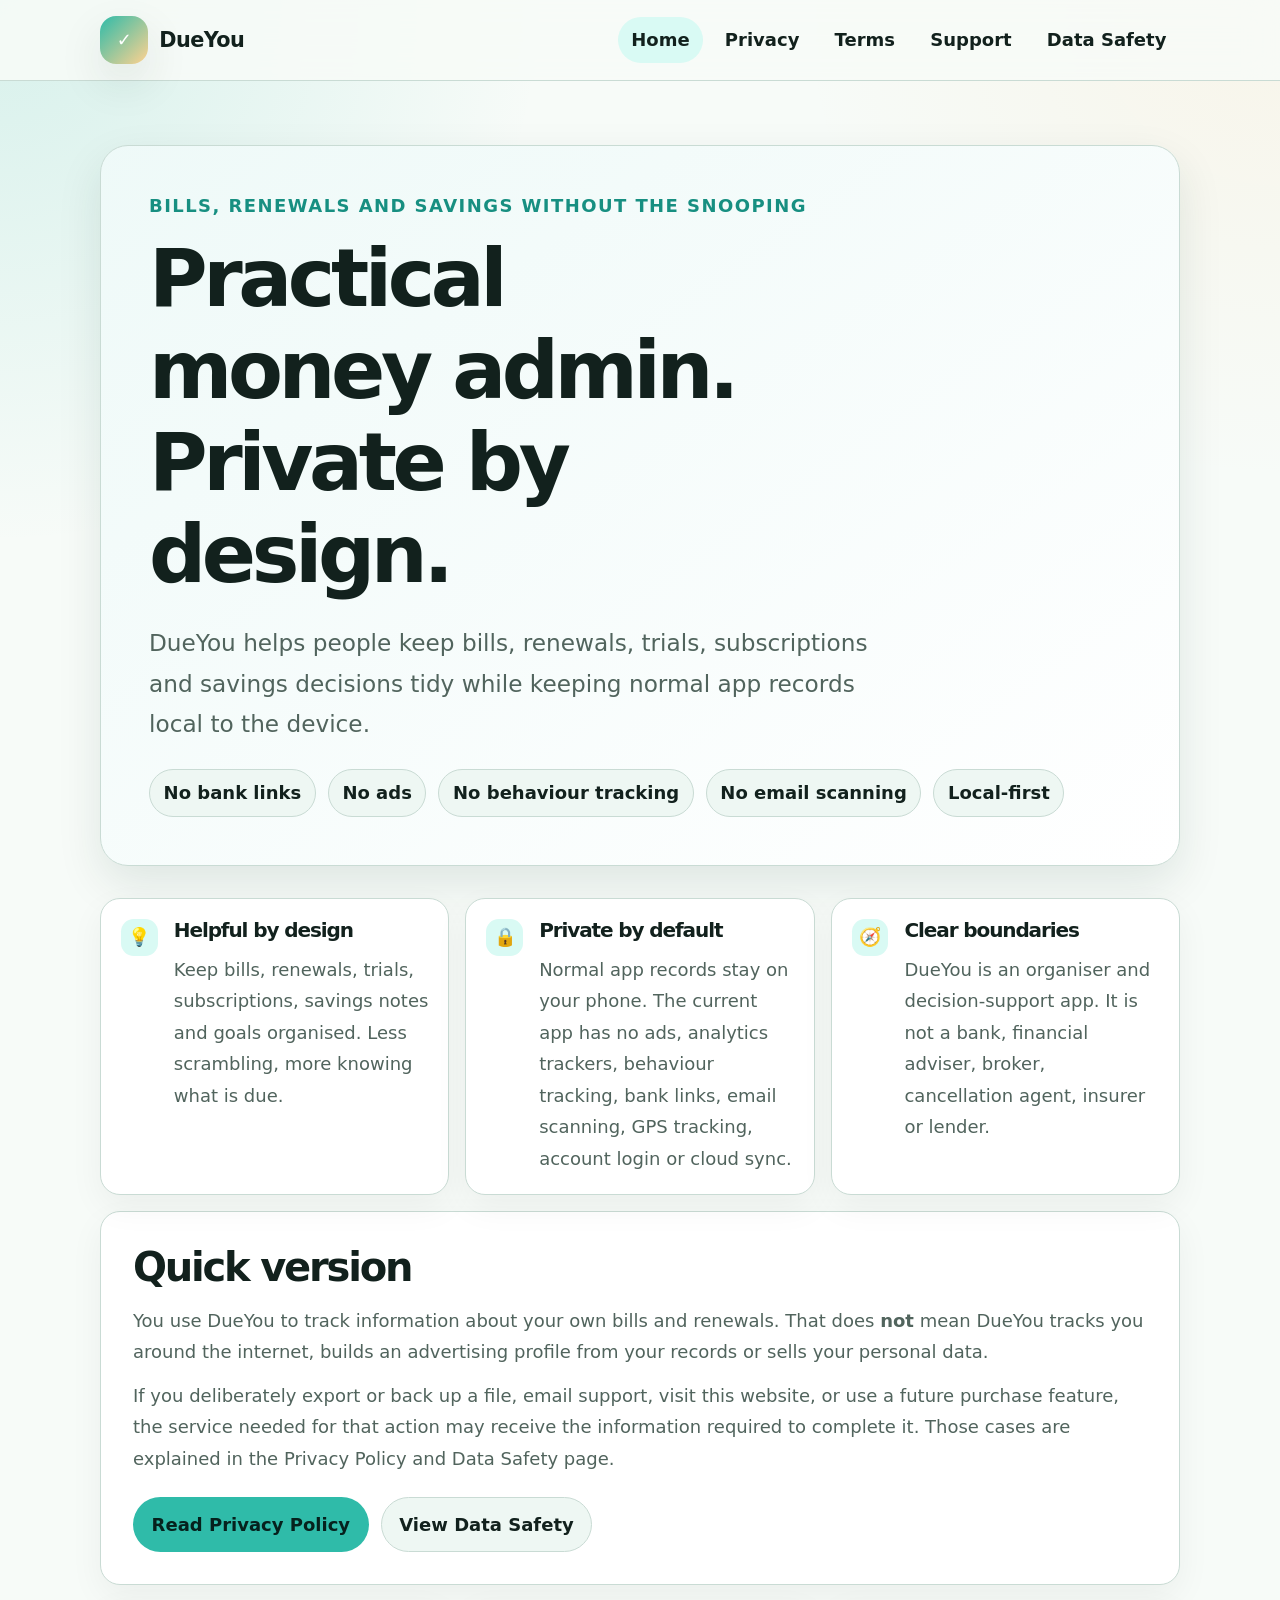
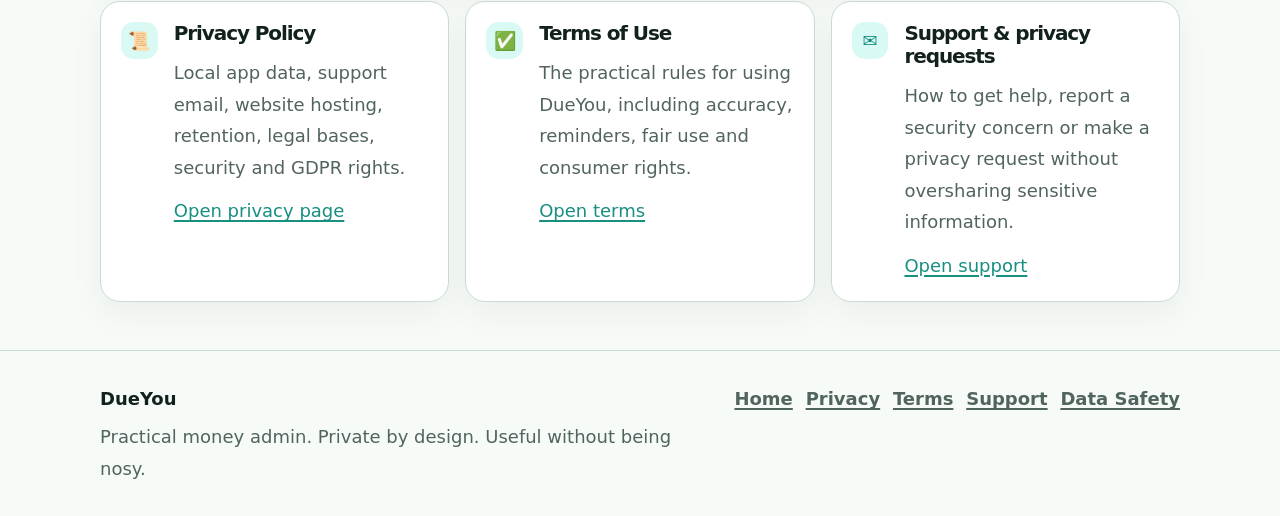
==== commit 20ec81d5: "site: align homepage with hardened privacy wording" ====
--- a/index.html
+++ b/index.html
@@ -4,8 +4,10 @@
   <meta charset="utf-8">
   <meta name="viewport" content="width=device-width, initial-scale=1">
   <meta name="color-scheme" content="light dark">
+  <meta name="referrer" content="strict-origin-when-cross-origin">
   <title>Home | DueYou</title>
-  <meta name="description" content="DueYou helps people keep bills, renewals, trials, subscriptions and savings decisions tidy. Useful help, clear boundaries, and no sneaky carry-on.">
+  <meta name="description" content="DueYou helps people keep bills, renewals, trials, subscriptions and savings decisions tidy with a local-first, privacy-conscious design.">
+  <link rel="canonical" href="https://dueyouapp.github.io/dueyou-legal/">
   <link rel="stylesheet" href="styles.css">
 </head>
 <body>
@@ -18,11 +20,11 @@
         <span class="brand-text">DueYou</span>
       </a>
       <nav class="site-nav" aria-label="Main navigation">
-          <a class="nav-link active" href="index.html" aria-current="page">Home</a>
-          <a class="nav-link " href="privacy.html">Privacy</a>
-          <a class="nav-link " href="terms.html">Terms</a>
-          <a class="nav-link " href="support.html">Support</a>
-          <a class="nav-link " href="data-safety.html">Data Safety</a>
+        <a class="nav-link active" href="index.html" aria-current="page">Home</a>
+        <a class="nav-link" href="privacy.html">Privacy</a>
+        <a class="nav-link" href="terms.html">Terms</a>
+        <a class="nav-link" href="support.html">Support</a>
+        <a class="nav-link" href="data-safety.html">Data Safety</a>
       </nav>
     </div>
   </header>
@@ -31,88 +33,80 @@
     <section class="hero">
       <p class="kicker">Bills, renewals and savings without the snooping</p>
       <h1>Practical money admin. Private by design.</h1>
-      <p class="lead">DueYou helps people keep bills, renewals, trials, subscriptions and savings decisions tidy. Useful help, clear boundaries, and no sneaky carry-on.</p>
+      <p class="lead">DueYou helps people keep bills, renewals, trials, subscriptions and savings decisions tidy while keeping normal app records local to the device.</p>
       <div class="badges" aria-label="Key points">
         <span class="badge">No bank links</span>
-<span class="badge">No ads</span>
-<span class="badge">No behaviour tracking</span>
-<span class="badge">No email scanning</span>
-<span class="badge">Local-first</span>
+        <span class="badge">No ads</span>
+        <span class="badge">No behaviour tracking</span>
+        <span class="badge">No email scanning</span>
+        <span class="badge">Local-first</span>
       </div>
-      
     </section>
 
-    
     <section class="section-grid">
-      
       <article class="card">
         <div class="card-icon" aria-hidden="true">💡</div>
         <div>
           <h3>Helpful by design</h3>
-          <p>DueYou helps you keep bills, renewals, trials, subscriptions, savings notes and goals tidy. Less scrambling, more knowing what is due.</p>
+          <p>Keep bills, renewals, trials, subscriptions, savings notes and goals organised. Less scrambling, more knowing what is due.</p>
         </div>
       </article>
-    
-      
+
       <article class="card">
         <div class="card-icon" aria-hidden="true">🔒</div>
         <div>
           <h3>Private by default</h3>
-          <p>Your normal app records stay on your phone. We have not added ads, analytics trackers, behaviour tracking, bank links, email scanning, GPS tracking, account login or cloud sync.</p>
+          <p>Normal app records stay on your phone. The current app has no ads, analytics trackers, behaviour tracking, bank links, email scanning, GPS tracking, account login or cloud sync.</p>
         </div>
       </article>
-    
-      
+
       <article class="card">
         <div class="card-icon" aria-hidden="true">🧭</div>
         <div>
           <h3>Clear boundaries</h3>
-          <p>DueYou is an organiser and decision-support app. It is not a bank, adviser, broker, cancellation agent, insurer or lender. No pretending, no fog machine.</p>
+          <p>DueYou is an organiser and decision-support app. It is not a bank, financial adviser, broker, cancellation agent, insurer or lender.</p>
         </div>
       </article>
-    
     </section>
 
     <section class="panel">
       <h2>Quick version</h2>
-      <p>You use DueYou to track your own bills and renewals. That means you add your own information into the app. It does <strong>not</strong> mean we track you around the internet, build an ad profile, or sell your data. That would be the opposite of the point.</p>
-      <p>If you choose to export a file, back up data, email support, visit this website, or use paid features later, some data may go to the service needed for that action. We explain those cases clearly in the pages below.</p>
+      <p>You use DueYou to track information about your own bills and renewals. That does <strong>not</strong> mean DueYou tracks you around the internet, builds an advertising profile from your records or sells your personal data.</p>
+      <p>If you deliberately export or back up a file, email support, visit this website, or use a future purchase feature, the service needed for that action may receive the information required to complete it. Those cases are explained in the Privacy Policy and Data Safety page.</p>
       <div class="action-row">
-        <a class="button primary" href="privacy.html">Read Privacy</a>
+        <a class="button primary" href="privacy.html">Read Privacy Policy</a>
         <a class="button secondary" href="data-safety.html">View Data Safety</a>
       </div>
     </section>
 
     <section class="section-grid">
-      
       <article class="card">
         <div class="card-icon" aria-hidden="true">📜</div>
         <div>
           <h3>Privacy Policy</h3>
-          <p>How DueYou handles local app data, support emails, website visits, exports, backups and future payment/access rails.</p><p><a href="privacy.html">Open privacy page</a></p>
+          <p>Local app data, support email, website hosting, retention, legal bases, security and GDPR rights.</p>
+          <p><a href="privacy.html">Open privacy page</a></p>
         </div>
       </article>
-    
-      
+
       <article class="card">
         <div class="card-icon" aria-hidden="true">✅</div>
         <div>
           <h3>Terms of Use</h3>
-          <p>The practical rules for using DueYou safely and fairly, without turning a bills app into a courtroom drama.</p><p><a href="terms.html">Open terms</a></p>
+          <p>The practical rules for using DueYou, including accuracy, reminders, fair use and consumer rights.</p>
+          <p><a href="terms.html">Open terms</a></p>
         </div>
       </article>
-    
-      
+
       <article class="card">
         <div class="card-icon" aria-hidden="true">✉️</div>
         <div>
-          <h3>Support</h3>
-          <p>How to contact us, what to include, and what not to send. Spoiler: no bank statements unless we ask for something specific.</p><p><a href="support.html">Open support</a></p>
+          <h3>Support & privacy requests</h3>
+          <p>How to get help, report a security concern or make a privacy request without oversharing sensitive information.</p>
+          <p><a href="support.html">Open support</a></p>
         </div>
       </article>
-    
     </section>
-
   </main>
 
   <footer class="site-footer">
